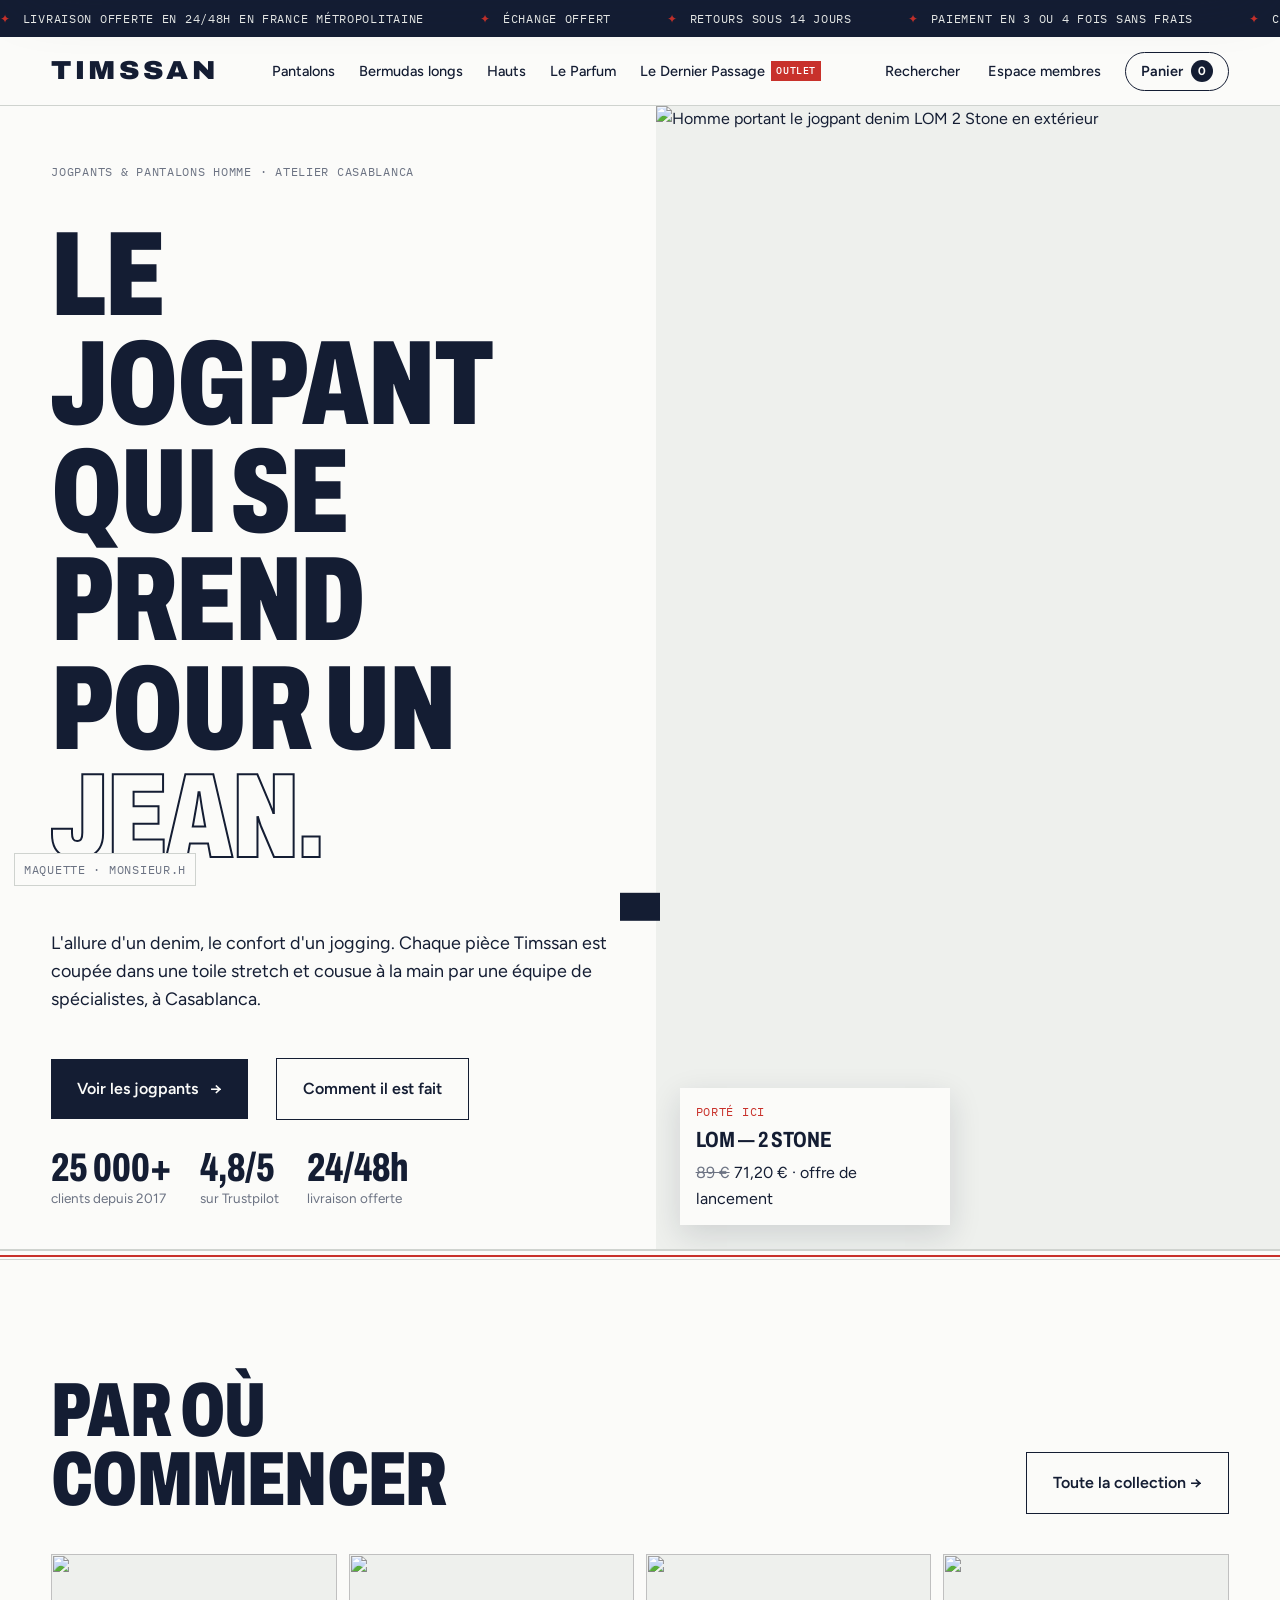
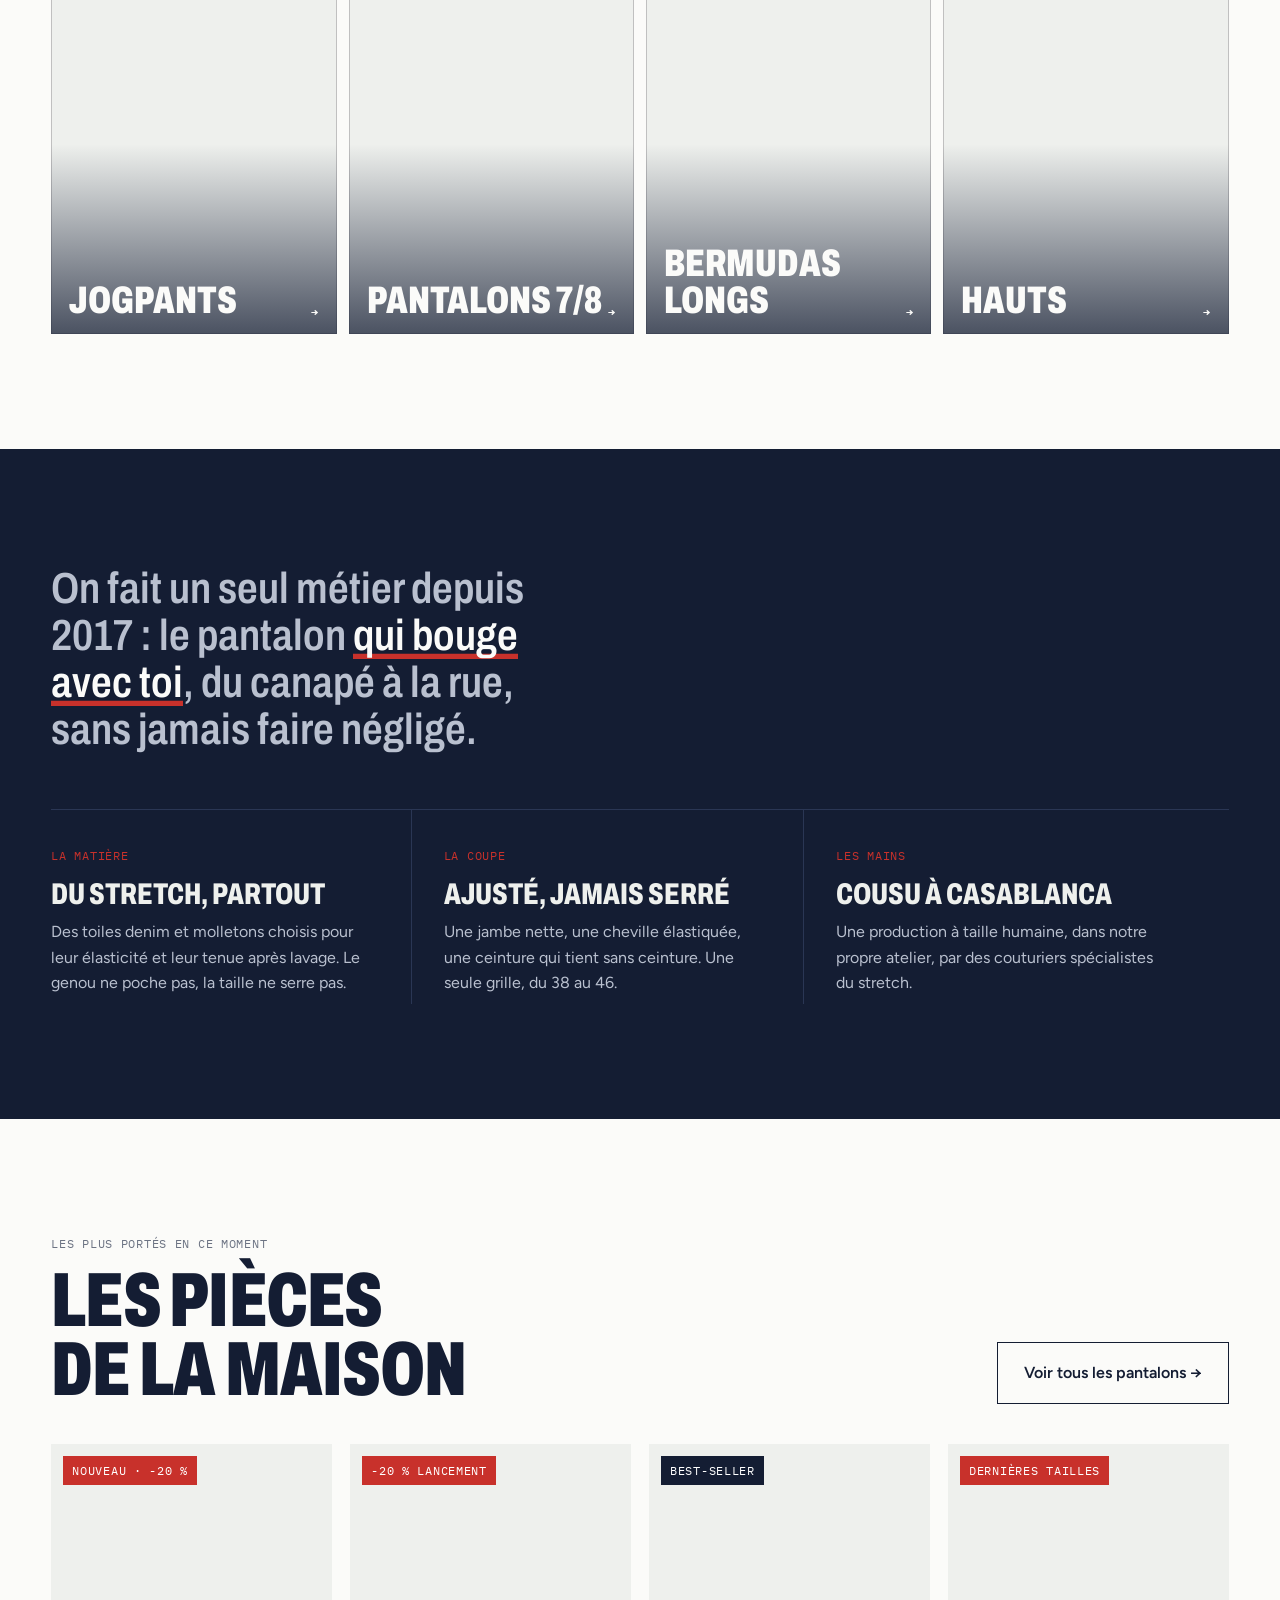
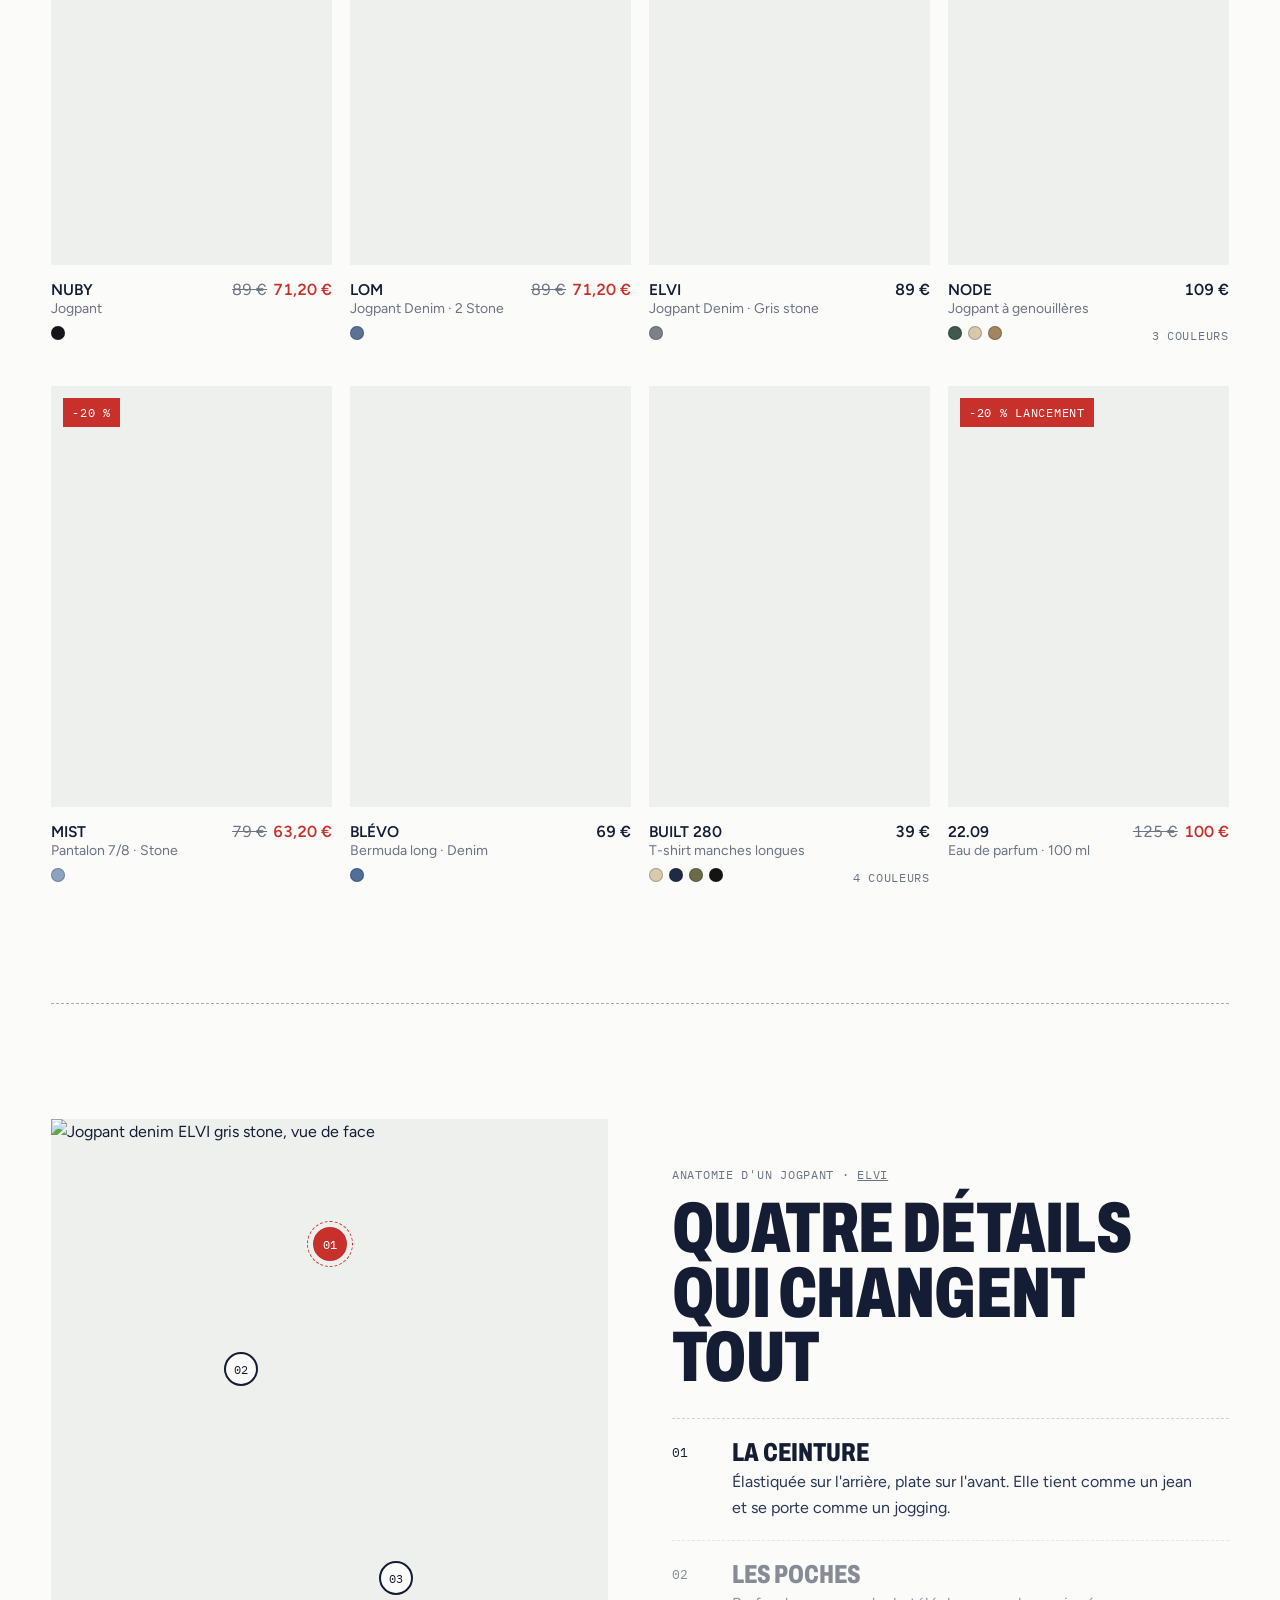
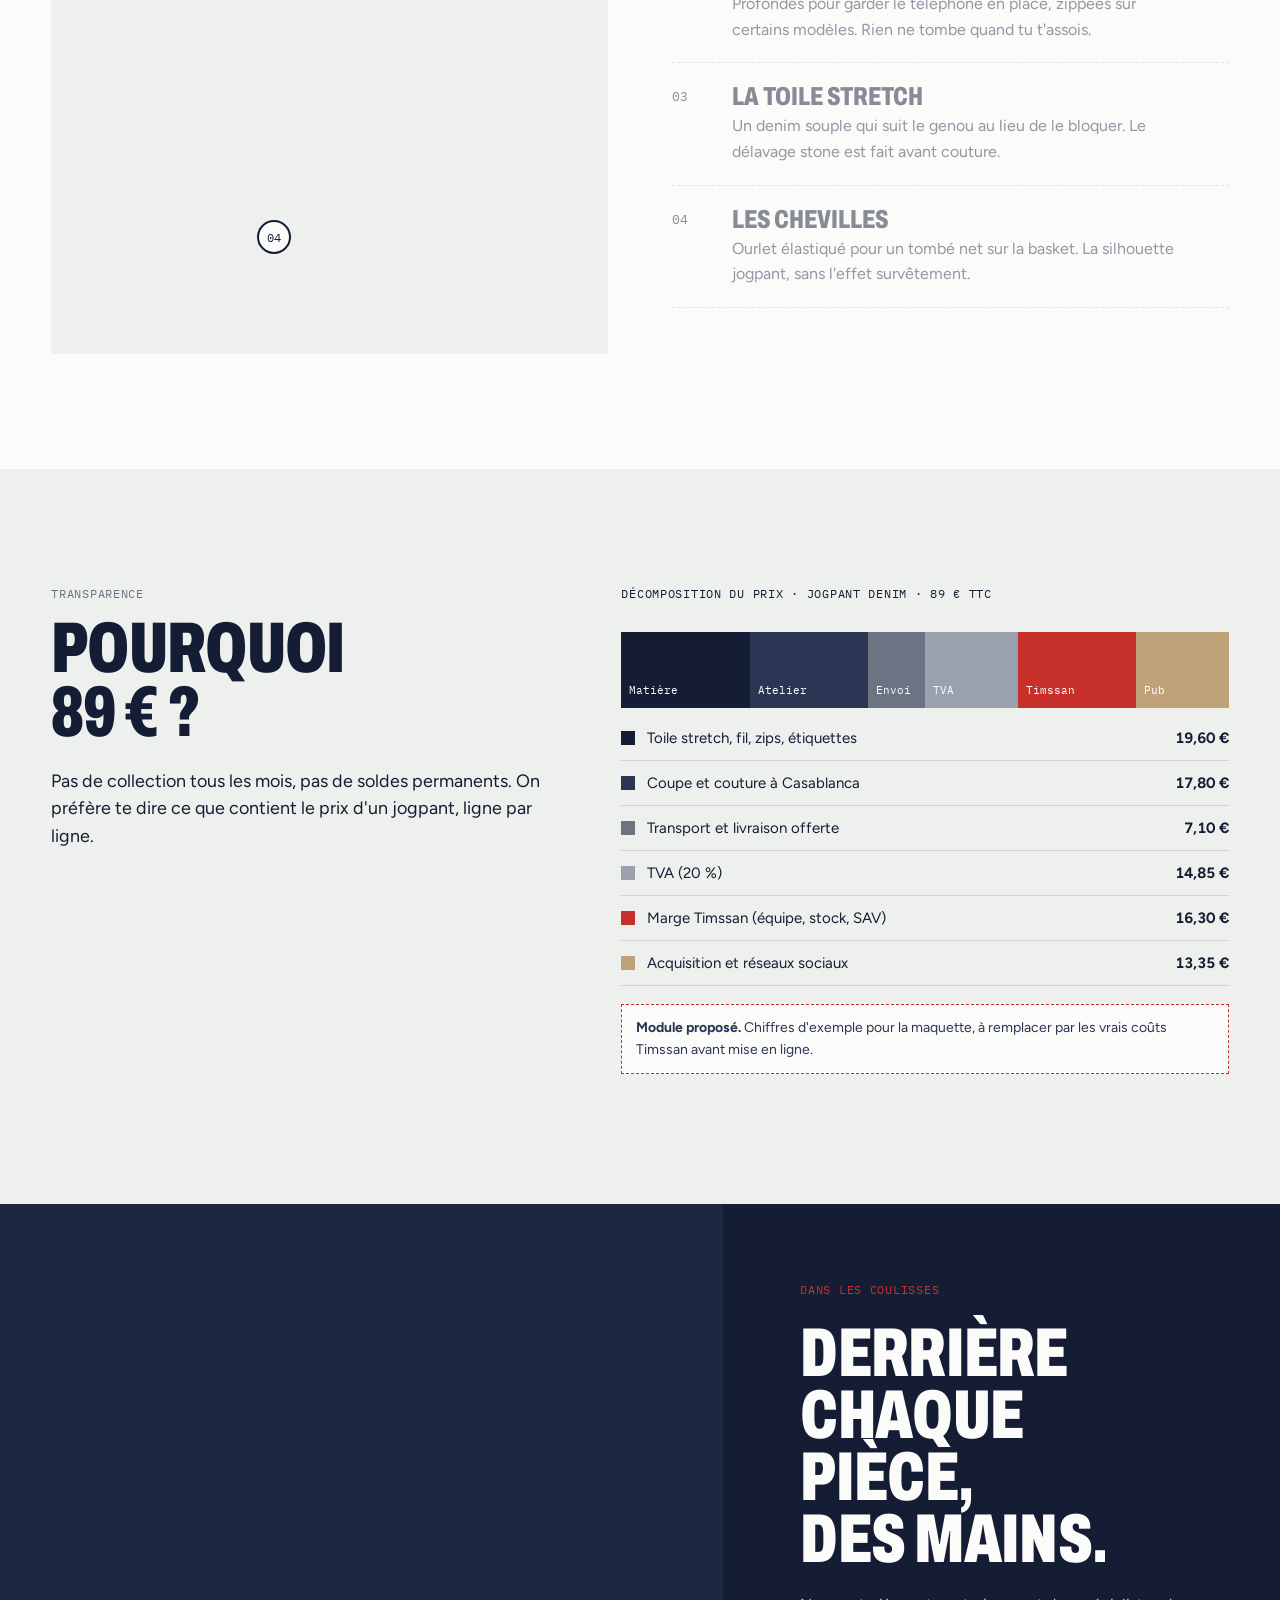
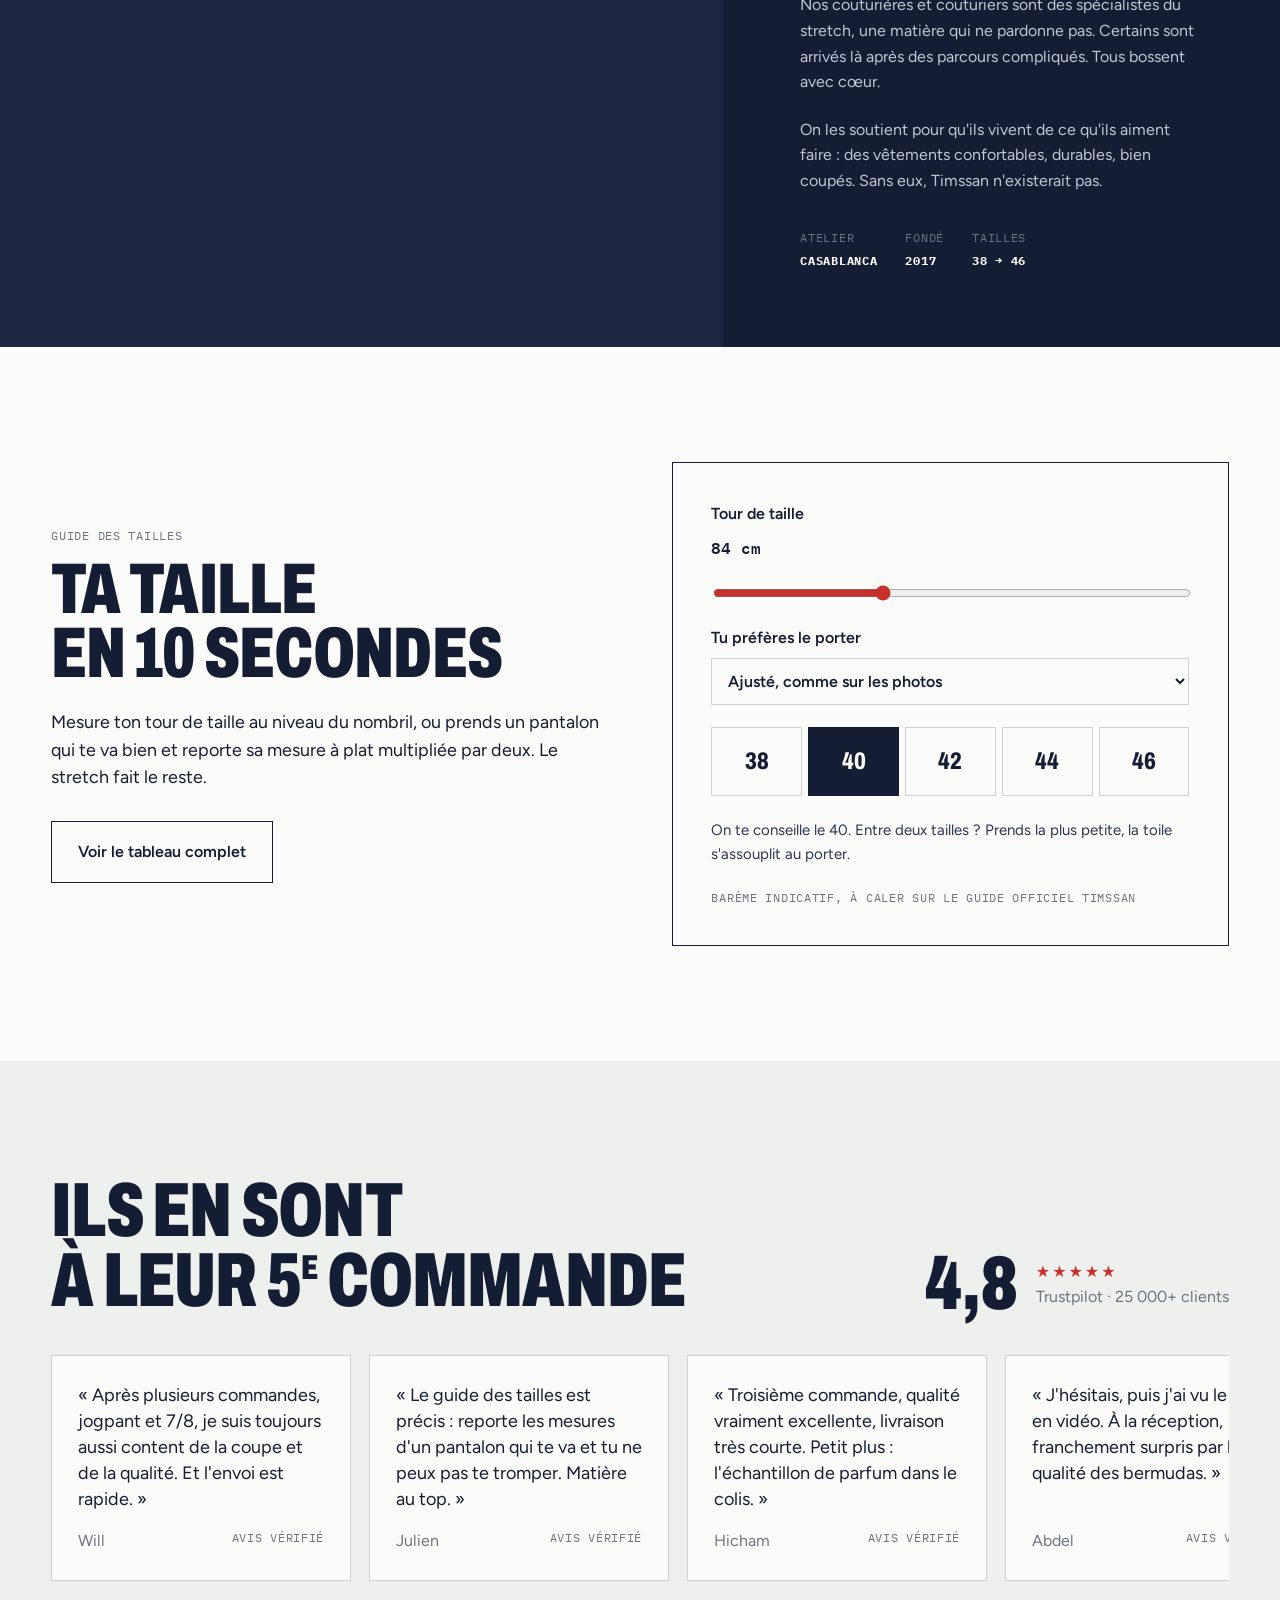
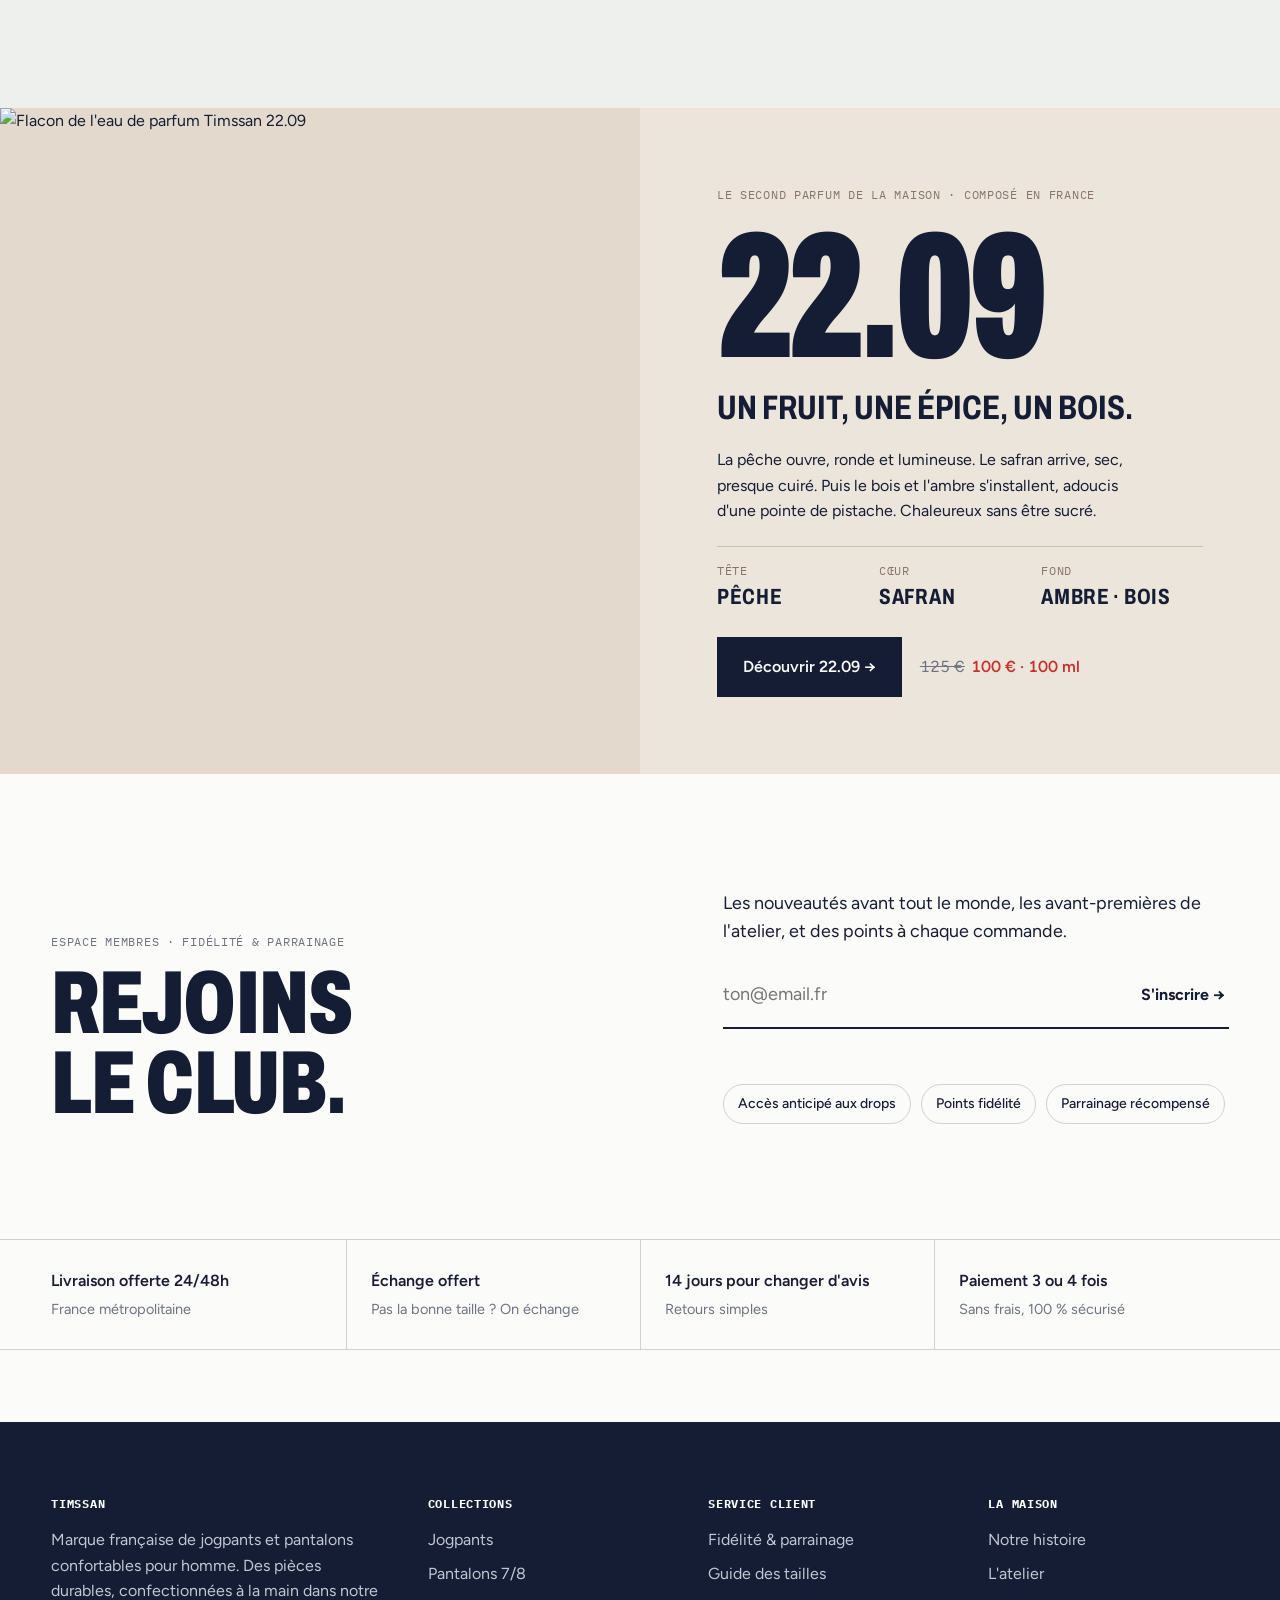
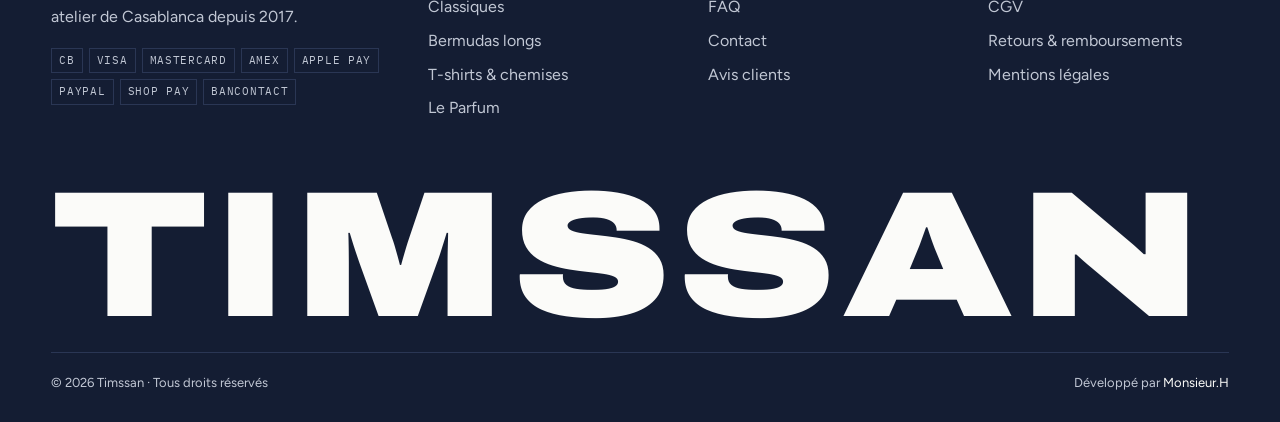
==== index.html @ ef203bb2 "Maquette Timssan : accueil, collections, fiches produit" ====
<!doctype html>
<html lang="fr">
<head>
<meta charset="utf-8">
<meta name="viewport" content="width=device-width, initial-scale=1, viewport-fit=cover">
<title>Timssan — Jogpants & pantalons confortables pour homme, cousus main</title>
<meta name="description" content="Timssan, marque française de jogpants et pantalons stretch pour homme, cousus à la main dans notre atelier de Casablanca depuis 2017. Livraison offerte en 24/48h, retours 14 jours.">
<meta name="robots" content="noindex">
<meta property="og:title" content="Timssan — Le jogpant qui se prend pour un jean">
<meta property="og:image" content="https://www.timssan.com/cdn/shop/files/timssan_jogpant_jeans.png?v=1757004039">
<link rel="preconnect" href="https://fonts.googleapis.com"><link rel="preconnect" href="https://fonts.gstatic.com" crossorigin><link rel="preconnect" href="https://cdn.shopify.com">
<link rel="stylesheet" href="https://fonts.googleapis.com/css2?family=Archivo:wdth,wght@62..125,400..900&family=Figtree:wght@400;500;600;700&family=IBM+Plex+Mono:wght@400;500&display=swap">
<link rel="stylesheet" href="style.css">
<script type="application/ld+json">{"@context":"https://schema.org","@type":"Organization","name":"Timssan","url":"https://www.timssan.com","logo":"https://www.timssan.com/cdn/shop/files/logo_timssan_black.svg","foundingDate":"2017","description":"Jogpants et pantalons stretch pour homme, confectionnés à la main dans l'atelier Timssan à Casablanca."}</script>
</head>
<body data-page="home">
<main id="top">

<section class="hero">
  <div class="hero-copy">
    <div class="mono muted">Jogpants &amp; pantalons homme · Atelier Casablanca</div>
    <h1 class="disp">Le jogpant<br>qui se prend<br>pour un <em>jean.</em></h1>
    <div style="display:grid;gap:28px">
      <p class="lead">L'allure d'un denim, le confort d'un jogging. Chaque pièce Timssan est coupée dans une toile stretch et cousue à la main par une équipe de spécialistes, à Casablanca.</p>
      <div class="hero-meta">
        <a class="btn" href="collection.html?c=jogpants">Voir les jogpants <span aria-hidden="true">→</span></a>
        <a class="btn ghost" href="#anatomie">Comment il est fait</a>
      </div>
      <div class="proof">
        <div><b>25 000+</b><span>clients depuis 2017</span></div>
        <div><b>4,8/5</b><span>sur Trustpilot</span></div>
        <div><b>24/48h</b><span>livraison offerte</span></div>
      </div>
    </div>
  </div>
  <div class="hero-img">
    <img src="https://cdn.shopify.com/s/files/1/0454/2693/3911/files/2_stone_dehors.png?v=1791908475&width=1400" alt="Homme portant le jogpant denim LOM 2 Stone en extérieur" width="1500" height="2250" fetchpriority="high">
    <a class="tag-float" href="produit.html?p=lom">
      <span class="mono" style="color:var(--selvedge)">Porté ici</span>
      <strong>LOM — 2 Stone</strong>
      <span><s class="muted">89 €</s> 71,20 € · offre de lancement</span>
    </a>
  </div>
</section>

<div class="selvedge" aria-hidden="true"></div>

<section>
  <div class="wrap">
    <div class="sec-head"><h2 class="disp">Par où<br>commencer</h2><a class="btn ghost" href="collection.html?c=pantalons">Toute la collection →</a></div>
    <div class="cats">
      <a class="cat" href="collection.html?c=jogpants"><img src="https://cdn.shopify.com/s/files/1/0454/2693/3911/files/Jogpant_elvi_CRO.png?v=1787689491&width=800" alt="" loading="lazy"><span>Jogpants<em class="mono" style="font-style:normal">→</em></span></a>
      <a class="cat" href="collection.html?c=pantalons-7-8"><img src="https://cdn.shopify.com/s/files/1/0454/2693/3911/files/7_8mistcro.png?v=1787146571&width=800" alt="" loading="lazy"><span>Pantalons 7/8<em class="mono" style="font-style:normal">→</em></span></a>
      <a class="cat" href="collection.html?c=bermudas-longs"><img src="https://cdn.shopify.com/s/files/1/0454/2693/3911/files/bermudablevo.png?v=1786454840&width=800" alt="" loading="lazy"><span>Bermudas longs<em class="mono" style="font-style:normal">→</em></span></a>
      <a class="cat" href="collection.html?c=hauts"><img src="https://cdn.shopify.com/s/files/1/0454/2693/3911/files/manche_longue_bleu_assi.png?v=1778065861&width=800" alt="" loading="lazy"><span>Hauts<em class="mono" style="font-style:normal">→</em></span></a>
    </div>
  </div>
</section>

<section class="manifesto">
  <div class="wrap">
    <p class="big">On fait un seul métier depuis 2017 : le pantalon <mark>qui bouge avec toi</mark>, du canapé à la rue, sans jamais faire négligé.</p>
    <div class="grid">
      <div><span class="mono" style="color:var(--selvedge)">La matière</span><h3>Du stretch, partout</h3><p>Des toiles denim et molletons choisis pour leur élasticité et leur tenue après lavage. Le genou ne poche pas, la taille ne serre pas.</p></div>
      <div><span class="mono" style="color:var(--selvedge)">La coupe</span><h3>Ajusté, jamais serré</h3><p>Une jambe nette, une cheville élastiquée, une ceinture qui tient sans ceinture. Une seule grille, du 38 au 46.</p></div>
      <div><span class="mono" style="color:var(--selvedge)">Les mains</span><h3>Cousu à Casablanca</h3><p>Une production à taille humaine, dans notre propre atelier, par des couturiers spécialistes du stretch.</p></div>
    </div>
  </div>
</section>

<section>
  <div class="wrap">
    <div class="sec-head">
      <div><div class="mono muted" style="margin-bottom:12px">Les plus portés en ce moment</div><h2 class="disp">Les pièces<br>de la maison</h2></div>
      <a class="btn ghost" href="collection.html?c=pantalons">Voir tous les pantalons →</a>
    </div>
    <div class="grid-p" id="homeGrid"></div>
  </div>
</section>

<div class="wrap"><hr class="stitch"></div>

<section id="anatomie">
  <div class="wrap anat">
    <div class="anat-img">
      <img src="https://cdn.shopify.com/s/files/1/0454/2693/3911/files/jogpant_elvi.png?v=1786266720&width=1100" alt="Jogpant denim ELVI gris stone, vue de face" width="1500" height="2250" loading="lazy">
      <button class="pin" style="left:50%;top:15%" data-pin="0" aria-pressed="true" aria-label="Ceinture">01</button>
      <button class="pin" style="left:34%;top:30%" data-pin="1" aria-pressed="false" aria-label="Poches">02</button>
      <button class="pin" style="left:62%;top:55%" data-pin="2" aria-pressed="false" aria-label="Toile">03</button>
      <button class="pin" style="left:40%;top:86%" data-pin="3" aria-pressed="false" aria-label="Chevilles">04</button>
    </div>
    <div>
      <div class="mono muted" style="margin-bottom:12px">Anatomie d'un jogpant · <a href="produit.html?p=elvi">ELVI</a></div>
      <h2 class="disp" style="font-size:clamp(44px,5.6vw,88px);margin-bottom:28px">Quatre détails<br>qui changent tout</h2>
      <div>
        <button class="spec on" data-spec="0"><span class="n">01</span><span><h4>La ceinture</h4><p>Élastiquée sur l'arrière, plate sur l'avant. Elle tient comme un jean et se porte comme un jogging.</p></span></button>
        <button class="spec" data-spec="1"><span class="n">02</span><span><h4>Les poches</h4><p>Profondes pour garder le téléphone en place, zippées sur certains modèles. Rien ne tombe quand tu t'assois.</p></span></button>
        <button class="spec" data-spec="2"><span class="n">03</span><span><h4>La toile stretch</h4><p>Un denim souple qui suit le genou au lieu de le bloquer. Le délavage stone est fait avant couture.</p></span></button>
        <button class="spec" data-spec="3"><span class="n">04</span><span><h4>Les chevilles</h4><p>Ourlet élastiqué pour un tombé net sur la basket. La silhouette jogpant, sans l'effet survêtement.</p></span></button>
      </div>
    </div>
  </div>
</section>

<section class="transp">
  <div class="wrap tp">
    <div>
      <div class="mono muted" style="margin-bottom:12px">Transparence</div>
      <h2 class="disp" style="font-size:clamp(44px,5.6vw,88px)">Pourquoi<br>89 € ?</h2>
      <p class="lead" style="margin-top:22px">Pas de collection tous les mois, pas de soldes permanents. On préfère te dire ce que contient le prix d'un jogpant, ligne par ligne.</p>
    </div>
    <div>
      <div class="mono">Décomposition du prix · Jogpant denim · 89 € TTC</div>
      <div class="bar" role="img" aria-label="Décomposition du prix d'un jogpant">
        <div style="flex:22;background:var(--ink)">Matière</div><div style="flex:20;background:var(--ink-2)">Atelier</div><div style="flex:8;background:var(--stone)">Envoi</div><div style="flex:15;background:#9aa1ad">TVA</div><div style="flex:20;background:var(--selvedge)">Timssan</div><div style="flex:15;background:#c0a27a">Pub</div>
      </div>
      <div class="legend">
        <div><i style="background:var(--ink)"></i>Toile stretch, fil, zips, étiquettes<b>19,60 €</b></div>
        <div><i style="background:var(--ink-2)"></i>Coupe et couture à Casablanca<b>17,80 €</b></div>
        <div><i style="background:var(--stone)"></i>Transport et livraison offerte<b>7,10 €</b></div>
        <div><i style="background:#9aa1ad"></i>TVA (20 %)<b>14,85 €</b></div>
        <div><i style="background:var(--selvedge)"></i>Marge Timssan (équipe, stock, SAV)<b>16,30 €</b></div>
        <div><i style="background:#c0a27a"></i>Acquisition et réseaux sociaux<b>13,35 €</b></div>
      </div>
      <p class="note"><strong>Module proposé.</strong> Chiffres d'exemple pour la maquette, à remplacer par les vrais coûts Timssan avant mise en ligne.</p>
    </div>
  </div>
</section>

<section class="atelier" id="atelier">
  <div class="im" role="img" aria-label="Machine à coudre dans l'atelier Timssan" style="background-image:url('https://www.timssan.com/cdn/shop/files/MACHINE_ATELIER_TIMSSAN.png?v=1725876753&width=1600')"></div>
  <div class="tx">
    <div class="mono" style="color:var(--selvedge)">Dans les coulisses</div>
    <h2 class="disp">Derrière<br>chaque pièce,<br>des mains.</h2>
    <p>Nos couturières et couturiers sont des spécialistes du stretch, une matière qui ne pardonne pas. Certains sont arrivés là après des parcours compliqués. Tous bossent avec cœur.</p>
    <p>On les soutient pour qu'ils vivent de ce qu'ils aiment faire : des vêtements confortables, durables, bien coupés. Sans eux, Timssan n'existerait pas.</p>
    <div class="coords mono"><span>Atelier</span><span>Fondé</span><span>Tailles</span><b>Casablanca</b><b>2017</b><b>38 → 46</b></div>
  </div>
</section>

<section id="taille">
  <div class="wrap fit">
    <div>
      <div class="mono muted" style="margin-bottom:12px">Guide des tailles</div>
      <h2 class="disp" style="font-size:clamp(44px,5.6vw,88px)">Ta taille<br>en 10 secondes</h2>
      <p class="lead" style="margin-top:22px">Mesure ton tour de taille au niveau du nombril, ou prends un pantalon qui te va bien et reporte sa mesure à plat multipliée par deux. Le stretch fait le reste.</p>
      <button class="btn ghost" data-sizes style="margin-top:12px">Voir le tableau complet</button>
    </div>
    <div class="fit-box">
      <label for="waist">Tour de taille <output id="wOut" for="waist">84 cm</output></label>
      <input id="waist" type="range" min="70" max="110" value="84" step="1">
      <label for="pref">Tu préfères le porter
        <select id="pref"><option value="0">Ajusté, comme sur les photos</option><option value="1">Plus ample, détendu</option></select>
      </label>
      <div class="sizes" id="sizes"><span>38</span><span>40</span><span>42</span><span>44</span><span>46</span></div>
      <p class="res" id="fitRes"></p>
      <p class="mono muted" style="margin:0">Barème indicatif, à caler sur le guide officiel Timssan</p>
    </div>
  </div>
</section>

<section class="reviews" id="avis">
  <div class="wrap">
    <div class="sec-head">
      <h2 class="disp">Ils en sont<br>à leur 5<sup style="font-size:.45em">e</sup> commande</h2>
      <div class="score"><b>4,8</b><div><div class="stars" aria-label="5 étoiles">★★★★★</div><span class="muted">Trustpilot · 25 000+ clients</span></div></div>
    </div>
    <div class="rail" tabindex="0" aria-label="Avis clients">
      <article class="rv"><q>Après plusieurs commandes, jogpant et 7/8, je suis toujours aussi content de la coupe et de la qualité. Et l'envoi est rapide.</q><div class="who"><span>Will</span><span class="mono">Avis vérifié</span></div></article>
      <article class="rv"><q>Le guide des tailles est précis : reporte les mesures d'un pantalon qui te va et tu ne peux pas te tromper. Matière au top.</q><div class="who"><span>Julien</span><span class="mono">Avis vérifié</span></div></article>
      <article class="rv"><q>Troisième commande, qualité vraiment excellente, livraison très courte. Petit plus : l'échantillon de parfum dans le colis.</q><div class="who"><span>Hicham</span><span class="mono">Avis vérifié</span></div></article>
      <article class="rv"><q>J'hésitais, puis j'ai vu le rendu en vidéo. À la réception, franchement surpris par la qualité des bermudas.</q><div class="who"><span>Abdel</span><span class="mono">Avis vérifié</span></div></article>
      <article class="rv"><q>On m'a offert trois t-shirts 100 % coton. Après plusieurs machines ils restent nickel, et ils sont très agréables à porter.</q><div class="who"><span>Ghislain</span><span class="mono">Avis vérifié</span></div></article>
    </div>
  </div>
</section>

<section class="parfum" id="parfum">
  <div class="im"><img src="https://cdn.shopify.com/s/files/1/0454/2693/3911/files/Parfum_22.09_peche_safran_et_ambre.png?v=1791460102&width=1200" alt="Flacon de l'eau de parfum Timssan 22.09" width="1500" height="2249" loading="lazy"></div>
  <div class="tx">
    <div class="mono" style="color:#8a7560">Le second parfum de la maison · composé en France</div>
    <div class="num" aria-hidden="true">22.09</div>
    <h2 style="margin:0;font-family:var(--f-display);font-stretch:75%;font-size:34px;text-transform:uppercase;line-height:1">Un fruit, une épice, un bois.</h2>
    <p style="margin:0;max-width:44ch">La pêche ouvre, ronde et lumineuse. Le safran arrive, sec, presque cuiré. Puis le bois et l'ambre s'installent, adoucis d'une pointe de pistache. Chaleureux sans être sucré.</p>
    <div class="notes mono"><div><span>Tête</span><b>Pêche</b></div><div><span>Cœur</span><b>Safran</b></div><div><span>Fond</span><b>Ambre · bois</b></div></div>
    <div style="display:flex;gap:18px;align-items:center;flex-wrap:wrap"><a class="btn" href="produit.html?p=parfum-22-09">Découvrir 22.09 →</a><span class="price sale"><s>125 €</s>100 € · 100 ml</span></div>
  </div>
</section>

<section id="club">
  <div class="wrap club">
    <div><div class="mono muted" style="margin-bottom:12px">Espace membres · fidélité &amp; parrainage</div><h2 class="disp">Rejoins<br>le club.</h2></div>
    <div>
      <p class="lead" style="margin-top:0">Les nouveautés avant tout le monde, les avant-premières de l'atelier, et des points à chaque commande.</p>
      <form id="nl" novalidate><label for="email" class="sr">Adresse e-mail</label><input id="email" type="email" placeholder="ton@email.fr" autocomplete="email" required><button type="submit">S'inscrire →</button></form>
      <p id="nlMsg" style="min-height:1.6em;margin:10px 0 0;font-size:14px" class="muted"></p>
      <div class="perks"><span>Accès anticipé aux drops</span><span>Points fidélité</span><span>Parrainage récompensé</span></div>
    </div>
  </div>
</section>

<div class="wrap reass">
  <div><b>Livraison offerte 24/48h</b><span>France métropolitaine</span></div>
  <div><b>Échange offert</b><span>Pas la bonne taille ? On échange</span></div>
  <div><b>14 jours pour changer d'avis</b><span>Retours simples</span></div>
  <div><b>Paiement 3 ou 4 fois</b><span>Sans frais, 100 % sécurisé</span></div>
</div>
<div style="height:72px"></div>
</main>

<script src="data.js"></script>
<script src="app.js"></script>
<script>
(() => {
  const { $, $$, card } = window.TIMSSAN;
  $("#homeGrid").innerHTML = ["nuby", "lom", "elvi", "node", "mist", "blevo", "built", "parfum-22-09"].map(id => card(window.TIMSSAN.byId(id))).join("");
  const pins = $$(".pin"), specs = $$(".spec");
  const sel = i => { pins.forEach((p, k) => p.setAttribute("aria-pressed", k == i)); specs.forEach((s, k) => s.classList.toggle("on", k == i)); };
  pins.forEach(p => p.onclick = () => sel(p.dataset.pin)); specs.forEach(s => s.onclick = () => sel(s.dataset.spec));
  const g = [[38, 79], [40, 84], [42, 89], [44, 95], [46, 102]];
  function fit() {
    const w = +$("#waist").value, pref = +$("#pref").value; $("#wOut").textContent = w + " cm";
    let i = g.findIndex(x => w <= x[1]); if (i < 0) i = 4; if (pref && i < 4) i++;
    $$("#sizes span").forEach((s, k) => s.classList.toggle("hit", k === i));
    $("#fitRes").textContent = w > 102 ? "Au-delà du 46 : écris-nous, on te conseille la meilleure coupe." : `On te conseille le ${g[i][0]}${pref ? " pour un tombé plus détendu" : ""}. Entre deux tailles ? Prends la plus petite, la toile s'assouplit au porter.`;
  }
  $("#waist").oninput = fit; $("#pref").onchange = fit; fit();
  $("#nl").addEventListener("submit", e => { e.preventDefault(); const ok = /^[^@\s]+@[^@\s]+\.[^@\s]+$/.test($("#email").value); const m = $("#nlMsg"); m.style.color = ok ? "var(--ink)" : "var(--selvedge)"; m.textContent = ok ? "Bienvenue dans le club. Ton code de bienvenue arrive par e-mail." : "Cette adresse ne semble pas complète, vérifie le @ et le domaine."; if (ok) $("#email").value = ""; });
})();
</script>
</body>
</html>
---- style.css ----
/* Timssan — maquette refonte · Les Monsieurs by Monsieur.H
   Concept : catalogue éditorial, grandes images brutes, typo condensée,
   la lisière selvedge (fil rouge) comme seul accent, coutures pointillées comme séparateurs. */
:root{
  --ink:#141d33; --ink-2:#2a3654; --chalk:#eef0ed; --paper:#fbfbf9;
  --concrete:#cfd3cf; --stone:#6c7383; --selvedge:#c8312b; --sand:#ece5dc;
  --f-display:"Archivo","Arial Narrow",Arial,sans-serif;
  --f-body:"Figtree",system-ui,-apple-system,"Segoe UI",sans-serif;
  --f-mono:"IBM Plex Mono",ui-monospace,Menlo,monospace;
  --gut:max(20px,4vw); --max:1440px; --hd:68px;
}
*{box-sizing:border-box}
html{scroll-behavior:smooth;overflow-x:clip}
body{margin:0;background:var(--paper);color:var(--ink);font:400 16px/1.6 var(--f-body);-webkit-font-smoothing:antialiased;overflow-x:hidden}
body.lock{overflow:hidden}
img{max-width:100%;display:block}
a{color:inherit}
button{font:inherit;color:inherit;cursor:pointer}
:focus-visible{outline:2px solid var(--selvedge);outline-offset:3px}
.wrap{max-width:var(--max);margin:0 auto;padding-left:max(var(--gut),env(safe-area-inset-left,0px));padding-right:max(var(--gut),env(safe-area-inset-right,0px))}
.mono{font-family:var(--f-mono);font-size:12px;letter-spacing:.06em;text-transform:uppercase}
.muted{color:var(--stone)}
.disp{font-family:var(--f-display);font-stretch:68%;font-weight:850;line-height:.9;letter-spacing:-.01em;text-transform:uppercase;text-wrap:balance;margin:0}
.lead{font-size:clamp(17px,1.4vw,20px);line-height:1.55;max-width:58ch}
.sr{position:absolute!important;width:1px;height:1px;overflow:hidden;clip:rect(0 0 0 0);white-space:nowrap}
.selvedge{height:10px;background:var(--paper);border-top:1px solid var(--concrete);border-bottom:1px solid var(--concrete);position:relative}
.selvedge::after{content:"";position:absolute;left:0;right:0;top:4px;height:2px;background:var(--selvedge)}
.stitch{border:0;border-top:1.5px dashed currentColor;opacity:.35;margin:0}

/* Boutons */
.btn{display:inline-flex;align-items:center;justify-content:center;gap:12px;background:var(--ink);color:var(--paper);text-decoration:none;padding:17px 26px;font-weight:600;border:0;transition:background .2s,color .2s}
.btn:hover{background:var(--selvedge)}
.btn.ghost{background:none;color:var(--ink);border:1.5px solid var(--ink)}
.btn.ghost:hover{background:var(--ink);color:var(--paper)}
.btn.light{background:var(--paper);color:var(--ink)}
.btn[disabled]{opacity:.5;cursor:not-allowed}
.btn.block{width:100%}

/* Barre d'annonce */
.announce{background:var(--ink);color:var(--chalk);overflow:hidden}
.announce .track{display:flex;gap:56px;white-space:nowrap;padding:9px 0;animation:tick 38s linear infinite;width:max-content}
.announce span::before{content:"✦";color:var(--selvedge);margin-right:12px}
@keyframes tick{to{transform:translateX(-50%)}}

/* Header + méga-menu */
header.site{position:sticky;top:0;z-index:40;background:var(--paper);border-bottom:1px solid var(--concrete)}
.hd{display:grid;grid-template-columns:auto 1fr auto;align-items:center;height:var(--hd);gap:16px}
.nav{display:flex;justify-content:center;gap:4px;font-weight:500;font-size:14.5px;height:100%;margin:0;padding:0;list-style:none}
.nav>li{display:flex;align-items:center;height:100%}
.nav>li>a{text-decoration:none;white-space:nowrap;padding:6px 10px;position:relative;display:flex;gap:6px;align-items:center}
.nav>li>a::after{content:"";position:absolute;left:11px;right:11px;bottom:0;border-bottom:1.5px dashed var(--ink);opacity:0;transition:opacity .2s}
.nav>li:hover>a::after,.nav>li:focus-within>a::after,.nav>li>a[aria-current="page"]::after{opacity:1}
.nav .tag{background:var(--selvedge);color:#fff;font-size:10px;padding:2px 5px}
.mega{position:absolute;left:0;right:0;top:100%;background:var(--paper);border-bottom:1px solid var(--concrete);box-shadow:0 24px 40px -20px rgba(20,29,51,.25);opacity:0;visibility:hidden;transform:translateY(-6px);transition:opacity .2s,transform .25s,visibility .2s}
.nav>li:hover .mega,.nav>li:focus-within .mega{opacity:1;visibility:visible;transform:none}
.mega-in{display:grid;grid-template-columns:repeat(3,1fr) 1.2fr;gap:40px;padding-block:36px 44px}
.mega h6{margin:0 0 14px;font:500 12px var(--f-mono);letter-spacing:.06em;text-transform:uppercase;color:var(--stone)}
.mega ul{list-style:none;margin:0;padding:0;display:grid;gap:6px}
.mega ul a{text-decoration:none;font-family:var(--f-display);font-stretch:75%;font-weight:750;font-size:26px;text-transform:uppercase;line-height:1.1}
.mega ul a:hover{color:var(--selvedge)}
.mega-feat{grid-column:4;display:grid;grid-template-columns:140px 1fr;gap:18px;text-decoration:none;align-items:end}
.mega-feat img{aspect-ratio:2/3;object-fit:cover;background:var(--chalk);width:100%}
.mega-feat b{font-family:var(--f-display);font-stretch:72%;font-size:30px;text-transform:uppercase;display:block;line-height:1}
.logo{display:flex;justify-content:flex-start;text-decoration:none;order:-1}
.logo img{height:26px;width:auto}
.logo .txt{font-family:var(--f-display);font-weight:900;font-stretch:110%;font-size:26px;letter-spacing:.14em}
.tools{display:flex;justify-content:flex-end;gap:8px;align-items:center;font-size:14.5px}
.tools a,.icon-btn{text-decoration:none;background:none;border:0;padding:8px 10px;font-weight:500}
.cart-btn{background:none;border:1.5px solid var(--ink);border-radius:99px;padding:7px 15px;display:flex;gap:8px;align-items:center;font-weight:600;margin-left:6px}
.cart-btn b{background:var(--ink);color:var(--paper);border-radius:99px;min-width:22px;height:22px;display:grid;place-items:center;font-size:12px;font-variant-numeric:tabular-nums}
.cart-btn.bump b{animation:bump .5s}
@keyframes bump{40%{transform:scale(1.35);background:var(--selvedge)}}
.burger{display:none}

/* Menu mobile */
.mnav{position:fixed;inset:0;z-index:70;background:var(--paper);transform:translateX(-100%);transition:transform .4s cubic-bezier(.2,.7,.2,1);display:flex;flex-direction:column;padding-top:env(safe-area-inset-top,0px);padding-bottom:env(safe-area-inset-bottom,0px)}
.mnav.on{transform:none}
.mnav-top{display:flex;justify-content:space-between;align-items:center;height:var(--hd);border-bottom:1px solid var(--concrete)}
.mnav-body{overflow:auto;flex:1;padding-block:12px 24px}
.mnav details{border-bottom:1.5px dashed var(--concrete)}
.mnav summary,.mnav .solo{list-style:none;display:flex;justify-content:space-between;align-items:center;padding:16px 0;font-family:var(--f-display);font-stretch:70%;font-weight:850;font-size:38px;text-transform:uppercase;line-height:1;text-decoration:none;cursor:pointer}
.mnav summary::-webkit-details-marker{display:none}
.mnav summary::after{content:"+";font-family:var(--f-mono);font-size:22px;font-weight:400}
.mnav details[open] summary::after{content:"–"}
.mnav .solo{border-bottom:1.5px dashed var(--concrete)}
.mnav details ul{list-style:none;margin:0 0 18px;padding:0;display:grid;gap:10px}
.mnav details ul a{text-decoration:none;font-size:18px}
.mnav-foot{display:grid;gap:10px;padding-block:20px;border-top:1px solid var(--concrete)}
.mnav-foot a{text-decoration:none}

/* Recherche */
.search{position:fixed;inset:0 0 auto;z-index:72;background:var(--paper);border-bottom:1px solid var(--concrete);transform:translateY(-105%);transition:transform .35s cubic-bezier(.2,.7,.2,1);padding-top:env(safe-area-inset-top,0px);box-shadow:0 30px 60px -30px rgba(20,29,51,.35)}
.search.on{transform:none}
.search form{display:flex;gap:16px;align-items:center;border-bottom:2px solid var(--ink);margin-top:24px}
.search input{flex:1;min-width:0;border:0;background:none;padding:16px 0;font-family:var(--f-display);font-stretch:72%;font-weight:800;font-size:clamp(32px,5vw,56px);text-transform:uppercase;color:var(--ink)}
.search input:focus{outline:none}
.search-res{display:grid;grid-template-columns:repeat(6,1fr);gap:14px;padding-block:24px 32px}
.search-res a{text-decoration:none;display:grid;gap:8px;font-size:14px;font-weight:600}
.search-res img{aspect-ratio:2/3;object-fit:cover;background:var(--chalk);width:100%}
.search-pop{display:flex;gap:8px;flex-wrap:wrap;padding-block:16px 0}

/* Overlay commun */
.scrim{position:fixed;inset:0;background:rgba(20,29,51,.45);z-index:60;opacity:0;pointer-events:none;transition:opacity .3s}
.scrim.on{opacity:1;pointer-events:auto}

/* Panier */
.cart{position:fixed;top:0;right:0;bottom:0;width:min(460px,100%);background:var(--paper);z-index:65;transform:translateX(100%);transition:transform .45s cubic-bezier(.2,.7,.2,1);display:flex;flex-direction:column;padding-top:env(safe-area-inset-top,0px);padding-bottom:env(safe-area-inset-bottom,0px)}
.cart.on{transform:none}
.cart-top{display:flex;justify-content:space-between;align-items:center;padding:18px 22px;border-bottom:1px solid var(--concrete)}
.cart-top h2{margin:0;font-family:var(--f-display);font-stretch:72%;font-weight:850;font-size:30px;text-transform:uppercase}
.ship{padding:14px 22px;background:var(--chalk);font-size:14px;display:grid;gap:8px}
.ship-bar{height:4px;background:var(--concrete);position:relative;overflow:hidden}
.ship-bar i{position:absolute;inset:0 auto 0 0;background:var(--selvedge);transition:width .4s}
.cart-body{flex:1;overflow:auto;padding:8px 22px}
.line{display:grid;grid-template-columns:84px 1fr;gap:14px;padding:16px 0;border-bottom:1.5px dashed var(--concrete)}
.line img{aspect-ratio:2/3;object-fit:cover;background:var(--chalk);width:100%}
.line h4{margin:0;font-size:15px}
.line .meta{color:var(--stone);font-size:13.5px}
.line .bot{display:flex;justify-content:space-between;align-items:center;margin-top:10px}
.qty{display:flex;border:1.5px solid var(--concrete)}
.qty button{background:none;border:0;width:32px;height:32px}
.qty span{min-width:28px;display:grid;place-items:center;font-variant-numeric:tabular-nums}
.rm{background:none;border:0;color:var(--stone);text-decoration:underline;font-size:13px;padding:0}
.empty{padding:40px 0;display:grid;gap:16px;justify-items:start}
.upsell{padding:14px 22px;border-top:1px solid var(--concrete)}
.upsell a{display:grid;grid-template-columns:56px 1fr auto;gap:12px;align-items:center;text-decoration:none;font-size:14px}
.upsell img{aspect-ratio:2/3;object-fit:cover;background:var(--chalk)}
.cart-foot{padding:18px 22px;border-top:1px solid var(--concrete);display:grid;gap:10px}
.cart-foot .tot{display:flex;justify-content:space-between;font-weight:600;font-size:18px;font-variant-numeric:tabular-nums}
.cart-foot small{color:var(--stone);text-align:center}

/* Toast + étiquette maquette */
.toast{position:fixed;left:50%;bottom:calc(24px + env(safe-area-inset-bottom,0px));transform:translate(-50%,160%);background:var(--ink);color:var(--paper);padding:14px 20px;z-index:90;transition:transform .35s;font-weight:500;max-width:calc(100% - 32px)}
.toast.on{transform:translate(-50%,0)}
.mk{position:fixed;left:max(14px,env(safe-area-inset-left,0px));bottom:calc(14px + env(safe-area-inset-bottom,0px));z-index:30;background:var(--paper);border:1px solid var(--concrete);padding:6px 9px;color:var(--stone)}

/* Sections communes */
section{padding-block:clamp(64px,9vw,128px)}
.sec-head{display:flex;justify-content:space-between;align-items:end;gap:24px;flex-wrap:wrap;margin-bottom:40px}
.sec-head .disp{font-size:clamp(44px,6vw,92px)}
.crumbs{display:flex;gap:8px;flex-wrap:wrap;padding-block:18px;color:var(--stone)}
.crumbs a{text-decoration:none}
.crumbs a:hover{color:var(--ink)}
.crumbs span[aria-current]{color:var(--ink)}

/* Cartes produit */
.grid-p{display:grid;grid-template-columns:repeat(4,1fr);gap:40px 18px}
.card{display:grid;gap:12px;align-content:start;position:relative}
.card>a.info{text-decoration:none;display:grid;gap:8px}
.card .ph{position:relative;aspect-ratio:2/3;background:var(--chalk);overflow:hidden;max-width:100%}
.card .ph img{position:absolute;inset:0;width:100%;height:100%;object-fit:cover;transition:opacity .5s,transform 1.2s cubic-bezier(.2,.7,.2,1)}
.card .ph img.b{opacity:0}
.card:hover .ph img.b{opacity:1}
.card:hover .ph img{transform:scale(1.035)}
.badge{position:absolute;top:12px;left:12px;z-index:2;background:var(--selvedge);color:#fff;padding:5px 9px}
.badge.dk{background:var(--ink)}
.ph-link{position:absolute;inset:0;display:block}
.qadd{position:absolute;left:12px;right:12px;bottom:12px;z-index:3;background:var(--paper);padding:10px;display:grid;gap:8px;opacity:0;transform:translateY(10px);pointer-events:none;transition:opacity .3s,transform .3s cubic-bezier(.2,.7,.2,1)}
.card:hover .qadd,.qadd:focus-within{opacity:1;pointer-events:auto;transform:none}
.qadd .s{display:flex;gap:4px;flex-wrap:wrap}
.qadd button{flex:1;min-width:36px;background:none;border:1.5px solid var(--concrete);padding:7px 0;font-weight:600;font-size:13px}
.qadd button:hover:not(:disabled){background:var(--ink);color:var(--paper);border-color:var(--ink)}
.qadd button:disabled{color:var(--concrete);text-decoration:line-through;cursor:not-allowed}
.card .row{display:flex;justify-content:space-between;gap:12px;align-items:baseline}
.card h3{margin:0;font-size:15.5px;font-weight:600;line-height:1.3}
.card h3 span{display:block;color:var(--stone);font-weight:400;font-size:14px}
.price{font-variant-numeric:tabular-nums;font-weight:600;white-space:nowrap}
.price s{color:var(--stone);font-weight:400;margin-right:6px}
.price.sale{color:var(--selvedge)}
.swatches{display:flex;gap:6px}
.swatches i{width:14px;height:14px;border-radius:50%;border:1px solid rgba(20,29,51,.25)}
.oos{position:absolute;bottom:12px;left:12px;z-index:2;background:var(--paper);padding:5px 9px}

/* Accueil */
.hero{display:grid;grid-template-columns:1.05fr 1fr;min-height:min(86vh,820px);border-bottom:1px solid var(--concrete);padding:0}
.hero-copy{display:flex;flex-direction:column;justify-content:space-between;gap:40px;padding-block:56px 40px;padding-right:48px;padding-left:max(var(--gut),env(safe-area-inset-left,0px))}
.hero-copy .disp{font-size:clamp(64px,9.4vw,168px)}
.hero-copy .disp em{font-style:normal;color:var(--paper);-webkit-text-stroke:2px var(--ink)}
.hero-meta{display:flex;flex-wrap:wrap;gap:12px 28px;align-items:center}
.hero-img{position:relative;background:var(--chalk);overflow:hidden}
.hero-img img{width:100%;height:100%;object-fit:cover}
.tag-float{position:absolute;left:24px;bottom:24px;background:var(--paper);padding:14px 16px;display:grid;gap:2px;max-width:270px;box-shadow:0 10px 30px rgba(20,29,51,.14);text-decoration:none}
.tag-float strong{font-family:var(--f-display);font-stretch:75%;font-size:22px;text-transform:uppercase}
.proof{display:flex;gap:28px;flex-wrap:wrap}
.proof div{display:grid}
.proof b{font-family:var(--f-display);font-stretch:70%;font-weight:800;font-size:40px;line-height:1}
.proof span{color:var(--stone);font-size:13.5px}
.cats{display:grid;grid-template-columns:repeat(4,1fr);gap:12px}
.cat{position:relative;aspect-ratio:3/4;overflow:hidden;background:var(--chalk);text-decoration:none;color:var(--paper);max-width:100%}
.cat img{position:absolute;inset:0;width:100%;height:100%;object-fit:cover;transition:transform 1.2s cubic-bezier(.2,.7,.2,1)}
.cat:hover img{transform:scale(1.05)}
.cat::after{content:"";position:absolute;inset:0;background:linear-gradient(transparent 50%,rgba(20,29,51,.75))}
.cat span{position:absolute;left:18px;right:18px;bottom:16px;z-index:2;font-family:var(--f-display);font-stretch:70%;font-weight:850;font-size:clamp(30px,3vw,44px);text-transform:uppercase;line-height:.95;display:flex;justify-content:space-between;align-items:end}
.manifesto{background:var(--ink);color:var(--chalk)}
.manifesto .grid{display:grid;grid-template-columns:repeat(3,1fr);border-top:1px solid var(--ink-2)}
.manifesto .grid>div{padding:32px 32px 8px 0;border-right:1px solid var(--ink-2);margin-right:32px}
.manifesto .grid>div:last-child{border-right:0}
.manifesto h3{font-family:var(--f-display);font-stretch:72%;font-weight:800;font-size:30px;text-transform:uppercase;margin:12px 0 10px;line-height:1}
.manifesto p{color:#b9c0cf;margin:0;max-width:40ch}
.manifesto .big{font-size:clamp(28px,3.4vw,52px);font-family:var(--f-display);font-stretch:80%;font-weight:600;line-height:1.08;max-width:24ch;margin:0 0 56px;text-wrap:balance}
.manifesto .big mark{background:none;color:var(--paper);box-shadow:inset 0 -.12em 0 var(--selvedge)}
.anat{display:grid;grid-template-columns:1fr 1fr;gap:clamp(32px,5vw,80px);align-items:center}
.anat-img{position:relative;aspect-ratio:2/3;background:var(--chalk);max-width:100%}
.anat-img img{width:100%;height:100%;object-fit:cover}
.pin{position:absolute;width:34px;height:34px;border-radius:50%;background:var(--paper);border:2px solid var(--ink);display:grid;place-items:center;font-family:var(--f-mono);font-size:12px;transform:translate(-50%,-50%);transition:background .2s,color .2s}
.pin[aria-pressed="true"],.pin:hover{background:var(--selvedge);border-color:var(--selvedge);color:#fff}
.pin[aria-pressed="true"]::after{content:"";position:absolute;inset:-8px;border-radius:50%;border:1.5px dashed var(--selvedge);animation:spin 6s linear infinite}
@keyframes spin{to{transform:rotate(360deg)}}
.spec{display:grid;grid-template-columns:44px 1fr;gap:16px;padding:20px 0;border:0;border-top:1.5px dashed var(--concrete);opacity:.5;transition:opacity .25s;background:none;text-align:left;width:100%}
.spec:last-child{border-bottom:1.5px dashed var(--concrete)}
.spec.on{opacity:1}
.spec .n{font-family:var(--f-mono);font-size:13px;padding-top:4px}
.spec h4{margin:0 0 4px;font-family:var(--f-display);font-stretch:72%;font-weight:800;font-size:26px;text-transform:uppercase;line-height:1}
.spec p{margin:0;color:var(--ink-2);max-width:46ch}
.transp{background:var(--chalk)}
.tp{display:grid;grid-template-columns:1fr 1.2fr;gap:clamp(32px,5vw,80px);align-items:start}
.bar{display:flex;height:76px;margin:28px 0 18px;max-width:100%}
.bar div{display:flex;align-items:end;padding:8px;color:#fff;font-family:var(--f-mono);font-size:11px;min-width:0;overflow:hidden;white-space:nowrap}
.legend{display:grid;gap:10px}
.legend div{display:grid;grid-template-columns:14px 1fr auto;gap:12px;align-items:center;font-size:15px;border-bottom:1px solid var(--concrete);padding-bottom:10px}
.legend i{width:14px;height:14px}
.legend b{font-variant-numeric:tabular-nums}
.note{background:var(--paper);border:1.5px dashed var(--selvedge);padding:12px 14px;color:var(--ink-2);font-size:14px;margin-top:18px}
.atelier{display:grid;grid-template-columns:1.3fr 1fr;padding:0;background:var(--ink);color:var(--chalk)}
.atelier .im{min-height:560px;background:#1d2742 center/cover no-repeat}
.atelier .tx{padding:clamp(40px,6vw,96px);display:flex;flex-direction:column;justify-content:center;gap:22px}
.atelier .disp{font-size:clamp(44px,5.4vw,84px);color:var(--paper)}
.atelier p{color:#c1c7d4;margin:0;max-width:46ch}
.coords{display:grid;grid-template-columns:repeat(3,auto);gap:4px 28px;justify-content:start;color:var(--paper);margin-top:12px}
.coords span{color:var(--stone)}
.fit{display:grid;grid-template-columns:1fr 1fr;gap:clamp(32px,5vw,80px);align-items:center}
.fit-box{border:1.5px solid var(--ink);padding:clamp(22px,3vw,40px);display:grid;gap:22px;background:var(--paper)}
.fit-box label{display:grid;gap:8px;font-weight:600}
.fit-box input[type=range]{width:100%;accent-color:var(--selvedge)}
.fit-box select{padding:12px;border:1.5px solid var(--concrete);background:var(--paper);font:inherit;color:var(--ink)}
.fit-box output{font-family:var(--f-mono)}
.sizes{display:grid;grid-template-columns:repeat(5,1fr);gap:6px}
.sizes span{border:1.5px solid var(--concrete);text-align:center;padding:14px 0;font-family:var(--f-display);font-stretch:75%;font-weight:800;font-size:24px;transition:all .2s}
.sizes span.hit{background:var(--ink);color:var(--paper);border-color:var(--ink)}
.fit-box .res{font-size:15px;color:var(--ink-2);min-height:3em;margin:0}
.reviews{background:var(--chalk)}
.rail{display:grid;grid-auto-flow:column;grid-auto-columns:minmax(300px,1fr);gap:18px;overflow-x:auto;scroll-snap-type:x mandatory;padding-bottom:12px;scrollbar-width:thin}
.rv{scroll-snap-align:start;background:var(--paper);border:1px solid var(--concrete);padding:26px;display:flex;flex-direction:column;gap:16px;justify-content:space-between}
.rv q{font-size:18px;line-height:1.45;quotes:"« " " »"}
.rv .who{display:flex;justify-content:space-between;color:var(--stone)}
.stars{color:var(--selvedge);letter-spacing:2px}
.score{display:flex;align-items:center;gap:18px}
.score b{font-family:var(--f-display);font-stretch:70%;font-weight:900;font-size:76px;line-height:.8}
.parfum{display:grid;grid-template-columns:1fr 1fr;padding:0;background:var(--sand)}
.parfum .im{position:relative;min-height:600px;background:#e3d9cc}
.parfum .im img{position:absolute;inset:0;width:100%;height:100%;object-fit:cover}
.parfum .tx{padding:clamp(40px,6vw,96px);display:flex;flex-direction:column;justify-content:center;gap:22px}
.parfum .num{font-family:var(--f-display);font-stretch:62%;font-weight:900;font-size:clamp(110px,14vw,220px);line-height:.8;letter-spacing:-.03em}
.notes{display:grid;grid-template-columns:repeat(3,1fr);border-top:1px solid #cbbfae}
.notes div{padding:14px 12px 0 0}
.notes span{display:block;color:#8a7560}
.notes b{font-family:var(--f-display);font-stretch:75%;font-size:22px;text-transform:uppercase}
.club{display:grid;grid-template-columns:1.2fr 1fr;gap:clamp(32px,5vw,80px);align-items:end}
.club .disp{font-size:clamp(48px,7vw,116px)}
.club form{display:flex;border-bottom:2px solid var(--ink)}
.club input{flex:1;min-width:0;border:0;background:none;padding:18px 0;font:inherit;font-size:18px;color:var(--ink)}
.club input:focus{outline:none}
.club button{background:none;border:0;font-weight:700;padding:0 4px}
.perks{display:flex;flex-wrap:wrap;gap:10px;margin-top:22px}
.perks span,.chip{border:1.5px solid var(--concrete);padding:8px 14px;border-radius:99px;font-size:14px;background:none;font-weight:500;text-decoration:none}
.chip[aria-pressed="true"]{background:var(--ink);border-color:var(--ink);color:var(--paper)}
.reass{display:grid;grid-template-columns:repeat(4,1fr);border-top:1px solid var(--concrete);border-bottom:1px solid var(--concrete)}
.reass div{padding:28px 24px 28px 0;display:grid;gap:4px}
.reass div+div{padding-left:24px;border-left:1px solid var(--concrete)}
.reass b{font-weight:600}
.reass span{color:var(--stone);font-size:14.5px}

/* Collection */
.col-hero{display:grid;grid-template-columns:1.4fr 1fr;gap:40px;align-items:end;padding-block:12px 48px;border-bottom:1px solid var(--concrete)}
.col-hero .disp{font-size:clamp(64px,10vw,170px)}
.col-hero p{margin:0}
.toolbar{position:sticky;top:var(--hd);z-index:20;background:var(--paper);border-bottom:1px solid var(--concrete)}
.toolbar .wrap{display:flex;justify-content:space-between;align-items:center;gap:16px;padding-block:12px;flex-wrap:wrap}
.toolbar .chips{display:flex;gap:8px;flex-wrap:wrap}
.toolbar select{padding:9px 12px;border:1.5px solid var(--concrete);background:var(--paper);font:inherit;font-size:14px;color:var(--ink)}
.toolbar label{display:flex;gap:10px;align-items:center;font-size:14px}
.seo-txt{display:grid;grid-template-columns:1fr 1.4fr;gap:40px;border-top:1.5px dashed var(--concrete);padding-top:40px}
.seo-txt h2{font-family:var(--f-display);font-stretch:72%;font-weight:850;font-size:36px;text-transform:uppercase;line-height:1;margin:0}
.seo-txt p{margin:0;color:var(--ink-2);max-width:68ch}
.nores{grid-column:1/-1;padding:60px 0;text-align:center;color:var(--stone)}

/* Fiche produit */
.pdp{display:grid;grid-template-columns:minmax(0,1.45fr) minmax(0,1fr);gap:clamp(24px,4vw,64px);align-items:start;padding-bottom:80px}
.gal{display:grid;grid-template-columns:1fr 1fr;gap:8px}
.gal figure{margin:0;position:relative;aspect-ratio:2/3;background:var(--chalk);overflow:hidden;max-width:100%}
.gal figure:first-child{grid-column:1/-1;aspect-ratio:4/5}
.gal img{position:absolute;inset:0;width:100%;height:100%;object-fit:cover;cursor:zoom-in}
.gal-count{display:none}
.buy{position:sticky;top:calc(var(--hd) + 24px);display:grid;gap:24px}
.buy h1{font-family:var(--f-display);font-stretch:68%;font-weight:850;font-size:clamp(56px,6vw,96px);line-height:.88;text-transform:uppercase;margin:0}
.buy .sub{font-size:18px;color:var(--ink-2);margin:6px 0 0}
.buy .pr{display:flex;gap:14px;align-items:baseline;flex-wrap:wrap}
.buy .pr .price{font-size:24px}
.buy .pr small{color:var(--stone)}
.rating{display:flex;gap:10px;align-items:center;font-size:14px;color:var(--stone);text-decoration:none}
.opt-h{display:flex;justify-content:space-between;align-items:baseline;margin-bottom:10px}
.opt-h b{font-weight:600}
.opt-h button{background:none;border:0;text-decoration:underline;padding:0;font-size:14px}
.colors{display:flex;gap:8px;flex-wrap:wrap}
.colors button{width:44px;height:44px;border-radius:50%;border:2px solid var(--paper);box-shadow:0 0 0 1.5px var(--concrete);position:relative}
.colors button[aria-pressed="true"]{box-shadow:0 0 0 2px var(--ink)}
.colors button.out::after{content:"";position:absolute;left:50%;top:-2px;bottom:-2px;width:1.5px;background:var(--selvedge);transform:rotate(45deg)}
.psizes{display:grid;grid-template-columns:repeat(5,1fr);gap:6px}
.psizes button{background:none;border:1.5px solid var(--concrete);padding:14px 0;font-weight:600;position:relative}
.psizes button[aria-pressed="true"]{background:var(--ink);border-color:var(--ink);color:var(--paper)}
.psizes button:disabled{color:var(--concrete);cursor:not-allowed;background:repeating-linear-gradient(135deg,transparent 0 6px,var(--chalk) 6px 7px)}
.psizes button.low::after{content:"";position:absolute;top:5px;right:5px;width:6px;height:6px;border-radius:50%;background:var(--selvedge)}
.stock{font-size:14px;min-height:1.5em;margin:10px 0 0}
.stock.warn{color:var(--selvedge)}
.alert{display:grid;gap:8px;border:1.5px dashed var(--concrete);padding:14px}
.alert form{display:flex;gap:8px}
.alert input{flex:1;min-width:0;padding:12px;border:1.5px solid var(--concrete);font:inherit;background:var(--paper);color:var(--ink)}
.perks-p{display:grid;gap:8px;font-size:14.5px;padding:16px 0;border-top:1px solid var(--concrete);border-bottom:1px solid var(--concrete)}
.perks-p div{display:flex;gap:12px}
.perks-p div::before{content:"";flex:0 0 10px;height:2px;margin-top:11px;background:var(--selvedge)}
.acc details{border-bottom:1.5px dashed var(--concrete)}
.acc summary{list-style:none;padding:16px 0;display:flex;justify-content:space-between;font-weight:600;cursor:pointer}
.acc summary::-webkit-details-marker{display:none}
.acc summary::after{content:"+";font-family:var(--f-mono)}
.acc details[open] summary::after{content:"–"}
.acc .in{padding:0 0 18px;color:var(--ink-2);display:grid;gap:10px}
.acc .in p{margin:0}
.word{background:var(--ink);color:var(--chalk);padding:22px;display:grid;gap:10px}
.word q{font-family:var(--f-display);font-stretch:85%;font-size:22px;line-height:1.2;color:var(--paper);quotes:"« " " »"}
.pdp-story{display:grid;grid-template-columns:1fr 1fr;gap:0;padding:0;background:var(--chalk)}
.pdp-story .im{position:relative;min-height:520px}
.pdp-story .im img{position:absolute;inset:0;width:100%;height:100%;object-fit:cover}
.pdp-story .tx{padding:clamp(40px,6vw,96px);display:flex;flex-direction:column;justify-content:center;gap:20px}
.pdp-story .disp{font-size:clamp(44px,5vw,80px)}
.ptable{width:100%;border-collapse:collapse;font-variant-numeric:tabular-nums;font-size:15px}
.ptable th,.ptable td{text-align:left;padding:12px 10px;border-bottom:1px solid var(--concrete)}
.ptable th{font:500 12px var(--f-mono);letter-spacing:.06em;text-transform:uppercase;color:var(--stone)}
.sticky-buy{position:fixed;left:0;right:0;bottom:0;z-index:35;background:var(--paper);border-top:1px solid var(--concrete);padding:10px max(16px,env(safe-area-inset-right,0px)) calc(10px + env(safe-area-inset-bottom,0px)) max(16px,env(safe-area-inset-left,0px));display:none;gap:12px;align-items:center;transform:translateY(110%);transition:transform .3s}
.sticky-buy.on{transform:none}
.sticky-buy .nm{flex:1;min-width:0;line-height:1.2}
.sticky-buy .nm b{display:block;white-space:nowrap;overflow:hidden;text-overflow:ellipsis}
.sticky-buy .btn{padding:14px 18px}

/* Modale (guide des tailles, zoom) */
.modal{position:fixed;inset:0;z-index:80;display:grid;place-items:center;padding:16px;background:rgba(20,29,51,.55);opacity:0;pointer-events:none;transition:opacity .25s}
.modal.on{opacity:1;pointer-events:auto}
.modal-in{background:var(--paper);width:min(720px,100%);max-height:90vh;overflow:auto;padding:clamp(22px,4vw,40px);display:grid;gap:20px;position:relative}
.modal-in h2{margin:0;font-family:var(--f-display);font-stretch:70%;font-weight:850;font-size:44px;text-transform:uppercase;line-height:.95}
.modal .x{position:absolute;top:14px;right:14px;background:none;border:0;font-weight:600}
.tbl-wrap{overflow-x:auto}
.zoom .modal-in{width:min(1000px,100%);padding:0;background:var(--chalk)}
.zoom img{width:100%;height:auto;max-height:90vh;object-fit:contain}

/* Footer */
footer{background:var(--ink);color:#c1c7d4;padding-block:72px 28px}
.ft{display:grid;grid-template-columns:1.4fr repeat(3,1fr);gap:40px}
footer h5{color:var(--paper);margin:0 0 14px;font-size:13px}
footer ul{list-style:none;margin:0;padding:0;display:grid;gap:8px}
footer a{text-decoration:none}
footer a:hover{color:var(--paper)}
.wordmark{font-family:var(--f-display);font-stretch:125%;font-weight:900;font-size:clamp(56px,14vw,230px);color:var(--paper);line-height:.8;letter-spacing:.04em;margin:64px 0 24px}
.legal{display:flex;justify-content:space-between;flex-wrap:wrap;gap:12px;border-top:1px solid var(--ink-2);padding-top:20px;font-size:13px}
.legal .credit a{color:var(--paper)}
.pay{display:flex;gap:6px;flex-wrap:wrap}
.pay span{border:1px solid var(--ink-2);padding:3px 7px;font-size:11px}

/* Responsive */
@media (max-width:1240px){
  .nav{display:none}
  .burger{display:block}
  .hd{grid-template-columns:1fr auto 1fr}
  .burger{justify-self:start}
  .logo{order:0;justify-content:center}
}
@media (max-width:1080px){
  .grid-p{grid-template-columns:repeat(3,1fr)}
  .search-res{grid-template-columns:repeat(3,1fr)}
  .cats{grid-template-columns:repeat(2,1fr)}
}
@media (max-width:860px){
  .hero,.anat,.tp,.atelier,.fit,.parfum,.club,.col-hero,.seo-txt,.pdp-story{grid-template-columns:1fr}
  .hero-copy{padding-right:max(var(--gut),env(safe-area-inset-right,0px));padding-block:40px}
  .hero-img{aspect-ratio:4/5;max-width:100%}
  .manifesto .grid{grid-template-columns:1fr}
  .manifesto .grid>div{border-right:0;border-bottom:1px solid var(--ink-2);margin-right:0;padding:24px 0}
  .grid-p{grid-template-columns:repeat(2,1fr);gap:32px 12px}
  .reass{grid-template-columns:1fr 1fr}
  .reass div:nth-child(3){padding-left:0;border-left:0}
  .reass div{border-top:1px solid var(--concrete)}
  .ft{grid-template-columns:1fr 1fr}
  .atelier .im{min-height:360px}
  .parfum .im,.pdp-story .im{min-height:440px}
  .tools .hide-s{display:none}
  .pdp{grid-template-columns:1fr}
  .pdp>*{min-width:0}
  .gal{display:flex;overflow-x:auto;scroll-snap-type:x mandatory;gap:0;margin-left:calc(-1 * max(var(--gut),env(safe-area-inset-left,0px)));margin-right:calc(-1 * max(var(--gut),env(safe-area-inset-right,0px)));scrollbar-width:none}
  .gal::-webkit-scrollbar{display:none}
  .gal figure,.gal figure:first-child{flex:0 0 100%;aspect-ratio:4/5;scroll-snap-align:start}
  .gal-wrap{position:relative}
  .gal-count{display:block;position:absolute;right:12px;bottom:12px;background:var(--paper);padding:5px 9px;z-index:2}
  .buy{position:static}
  .sticky-buy{display:flex}
}
@media (max-width:480px){
  .card h3{font-size:14px}
  .sizes span{font-size:19px}
  .ft{grid-template-columns:1fr}
  .reass{grid-template-columns:1fr}
  .reass div+div{padding-left:0;border-left:0}
  .search-res{grid-template-columns:repeat(2,1fr)}
  .tools .icon-btn.hide-xs{display:none}
}
@media (hover:none){.qadd{display:none}}
@media (prefers-reduced-motion:reduce){
  *,*::before,*::after{animation:none!important;transition:none!important}
  html{scroll-behavior:auto}
}
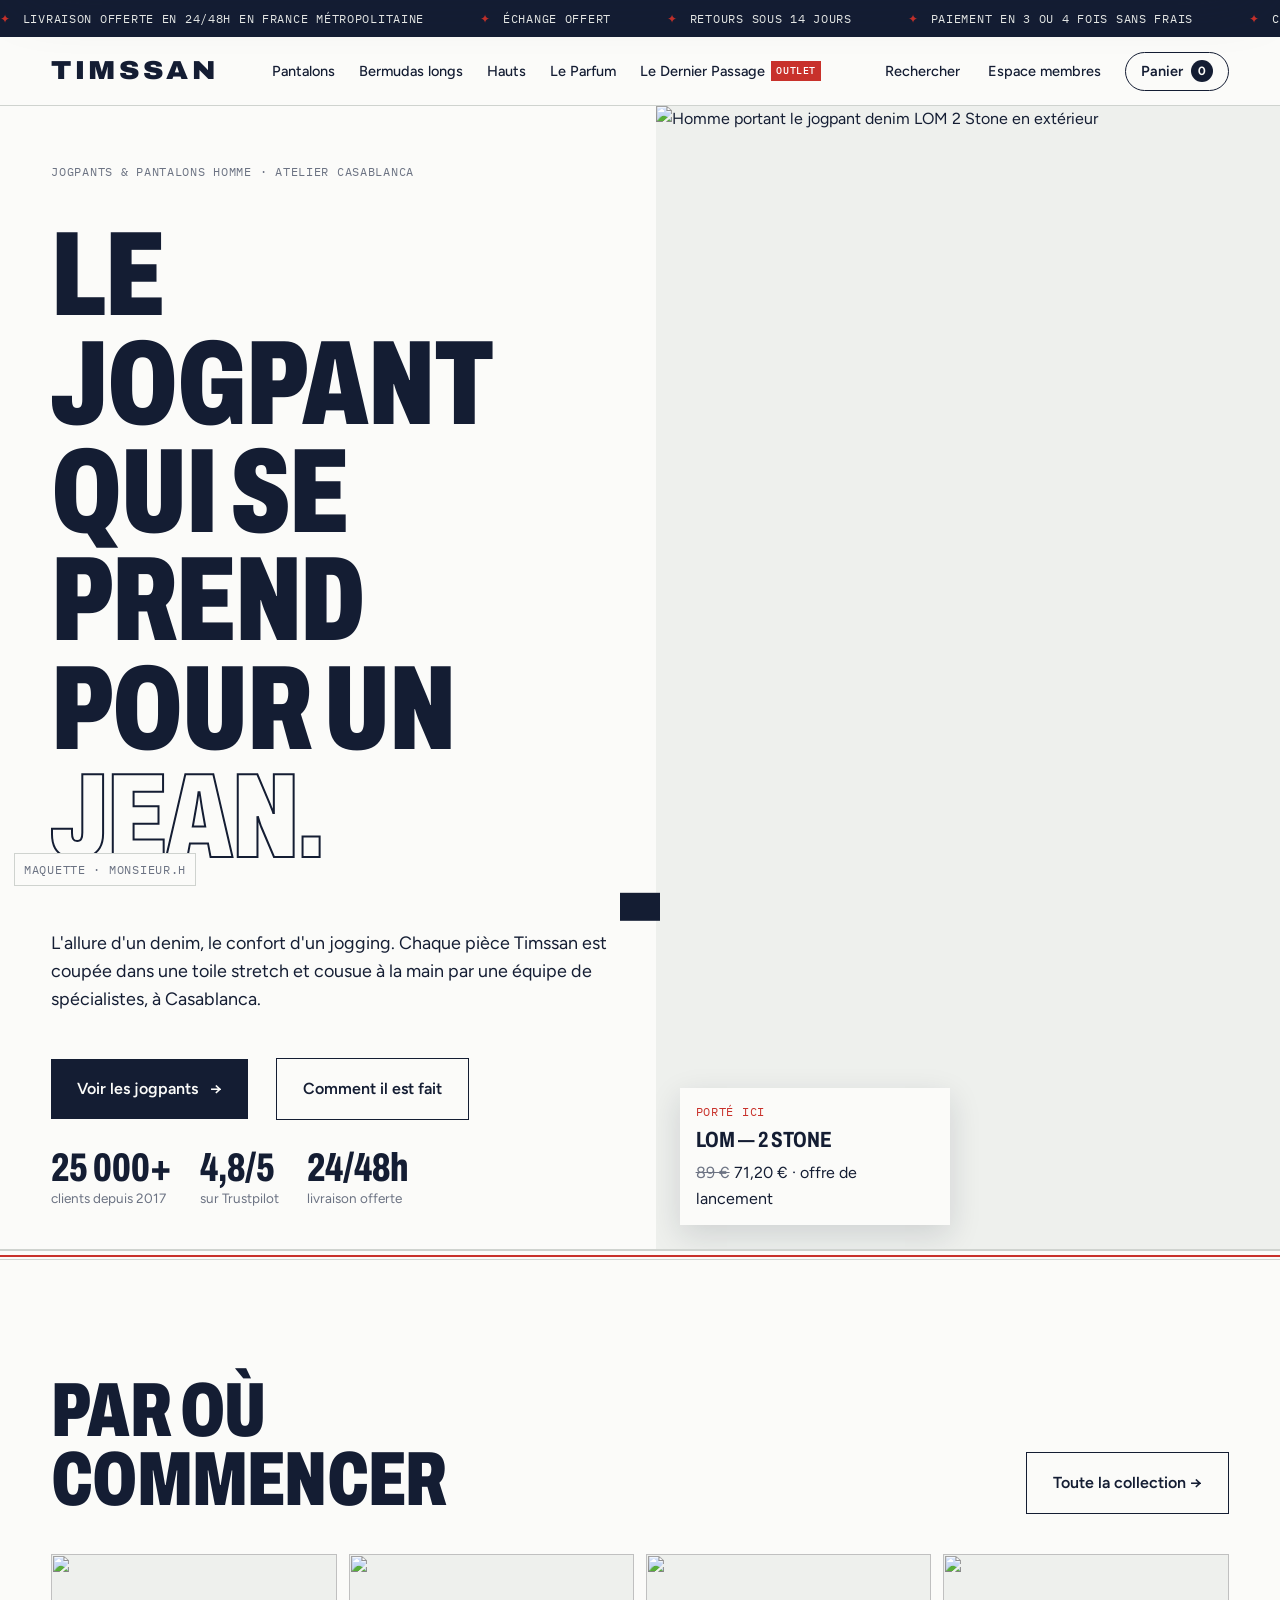
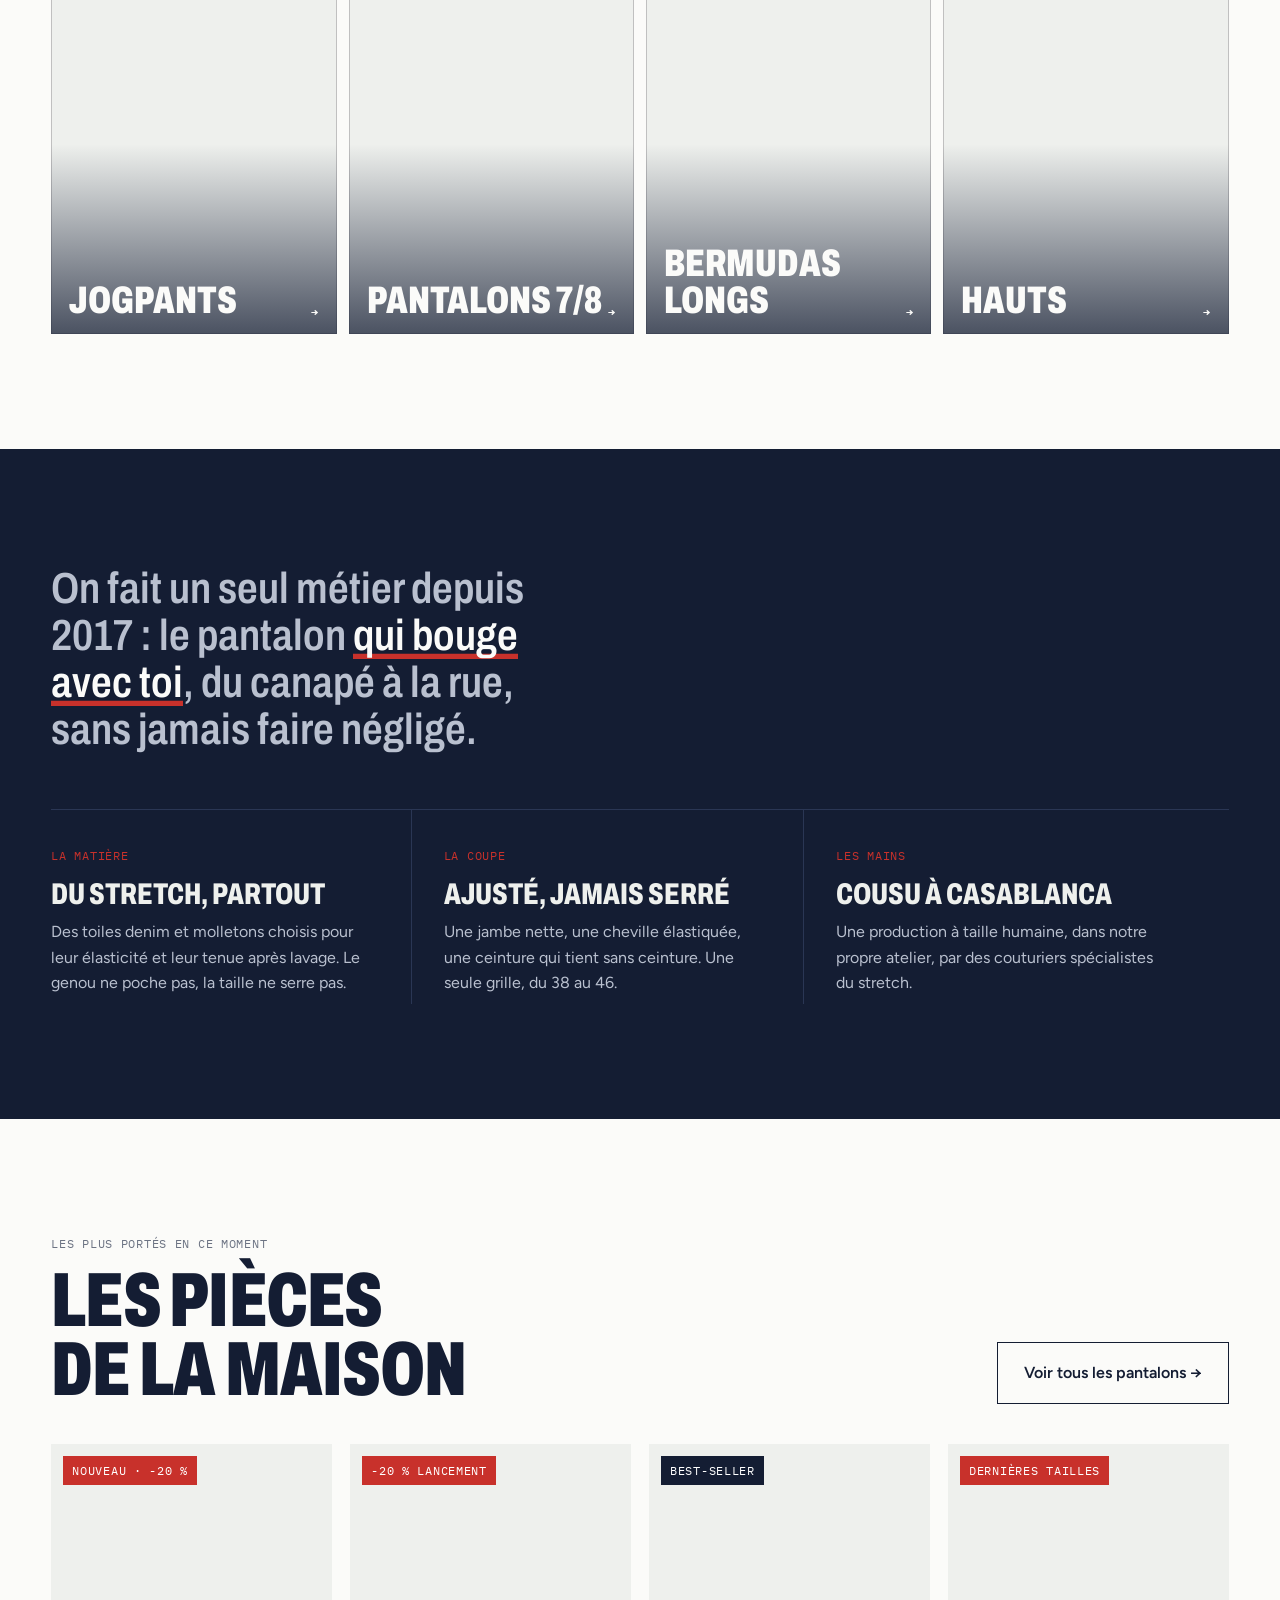
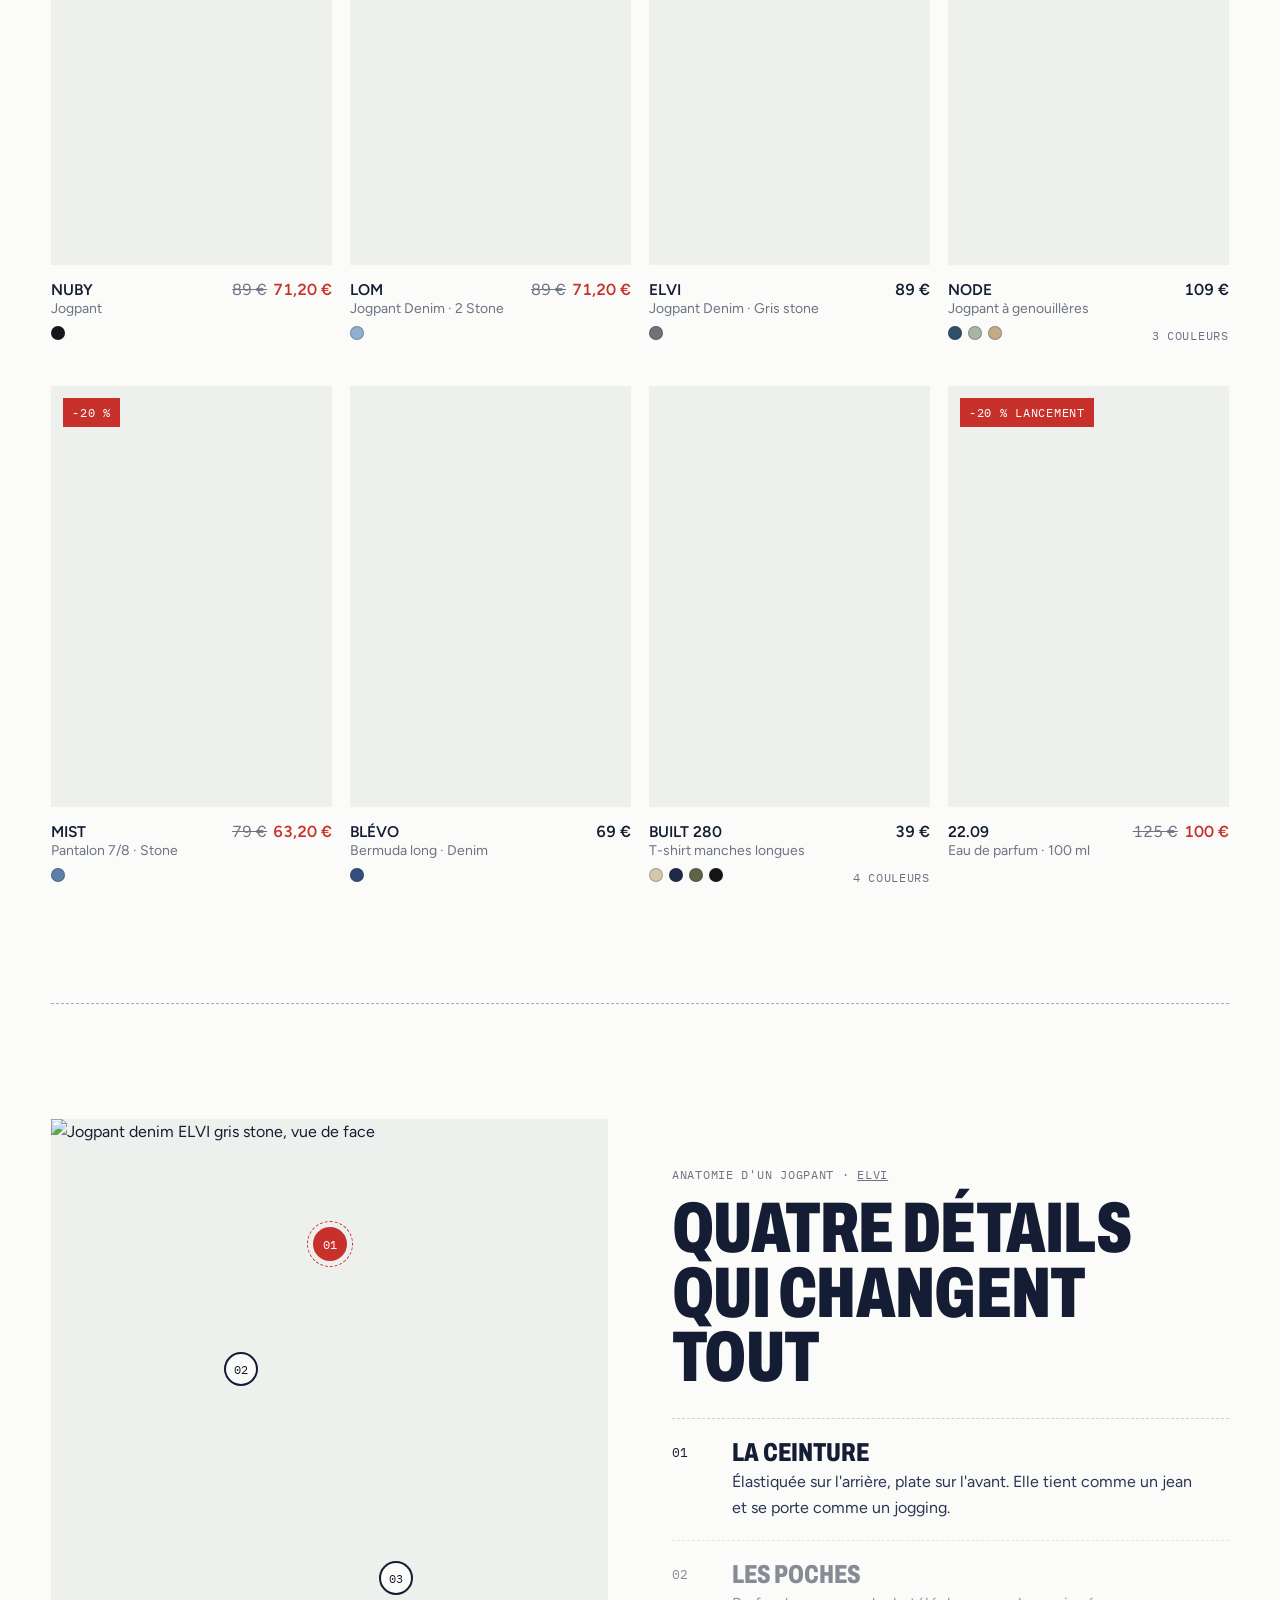
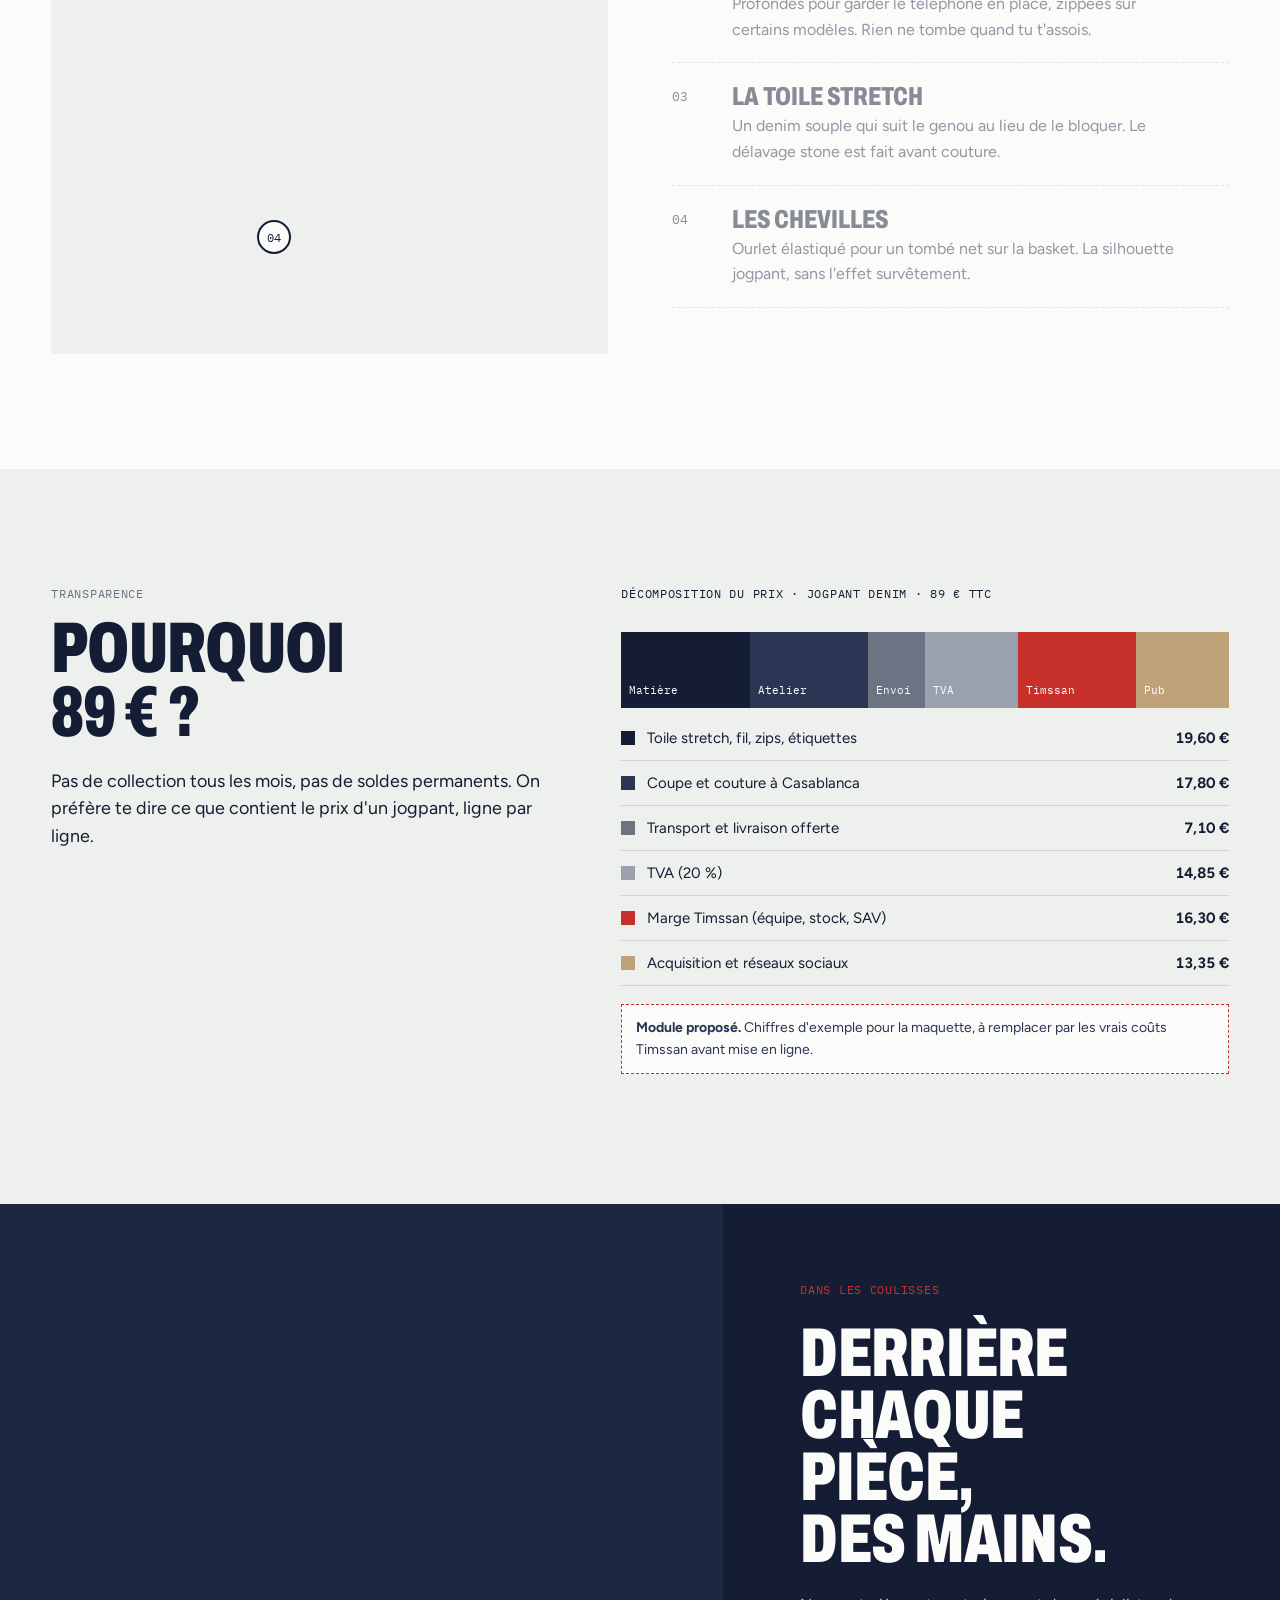
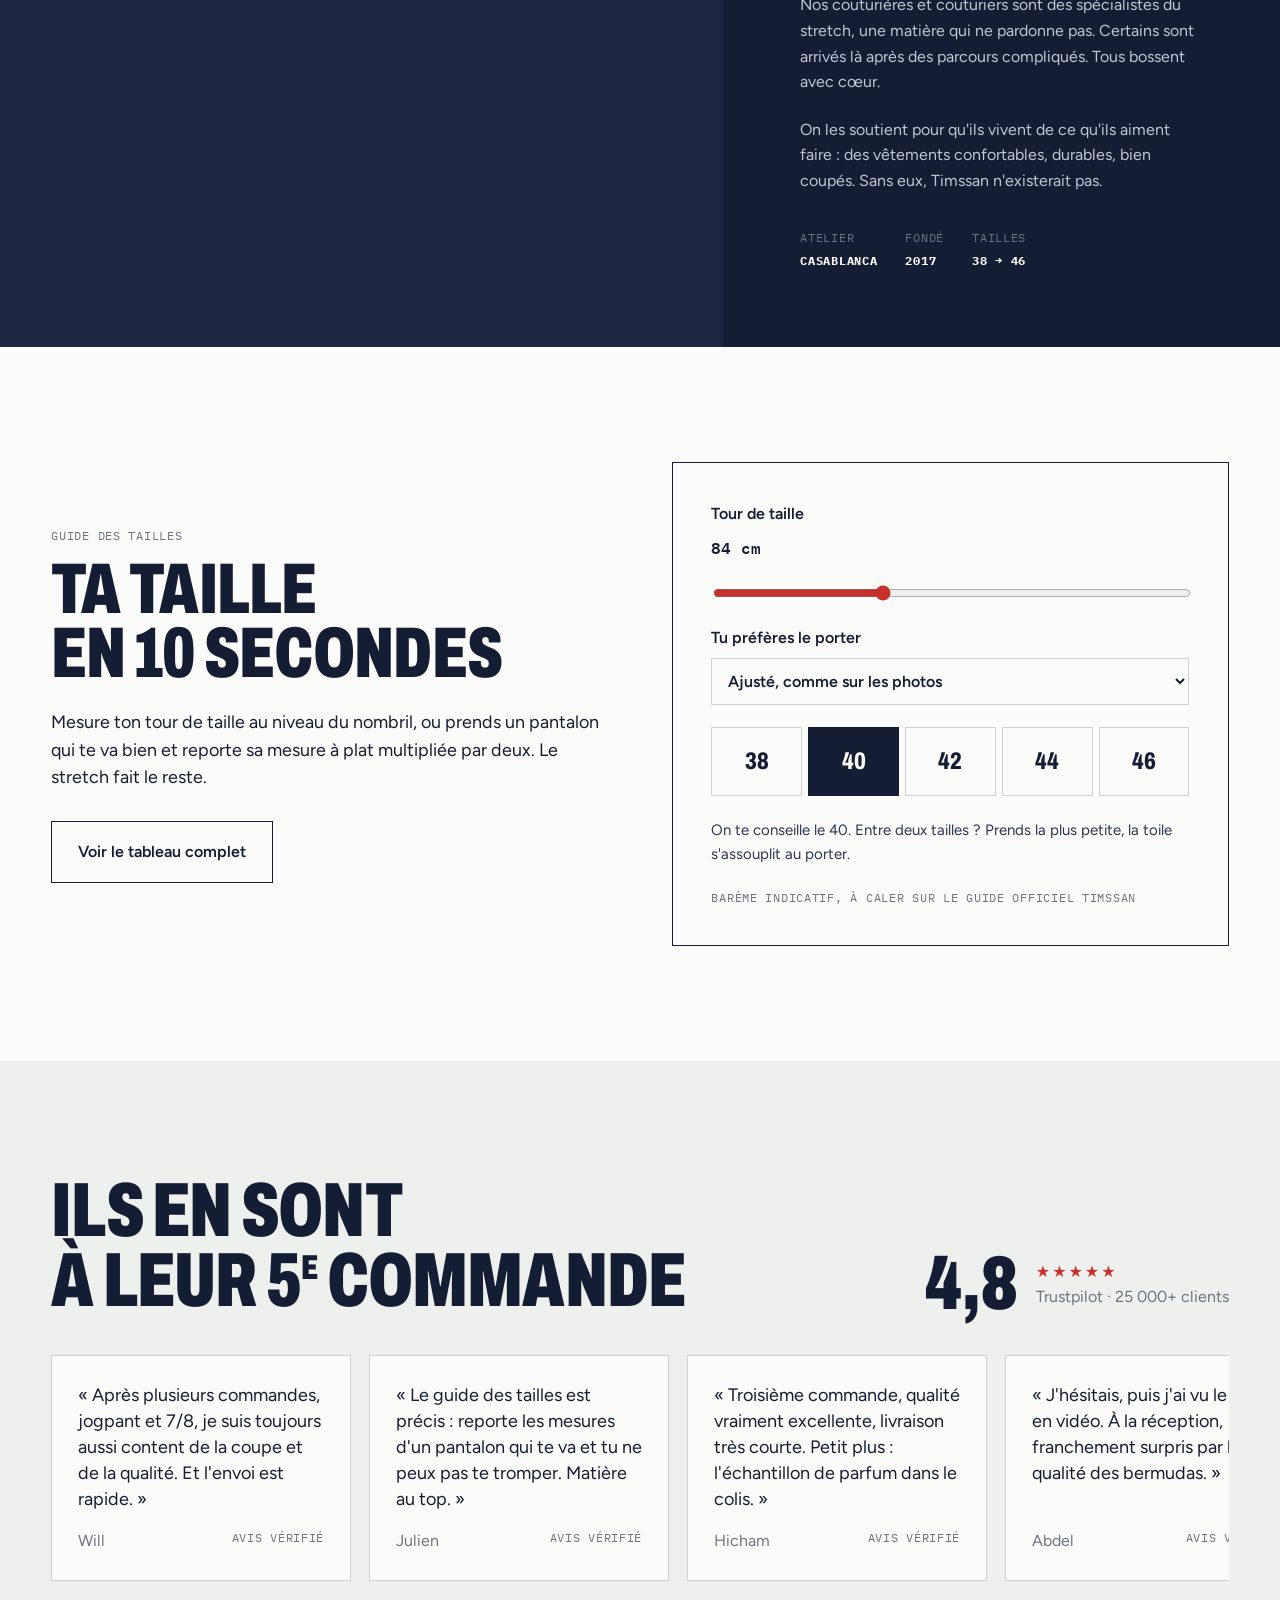
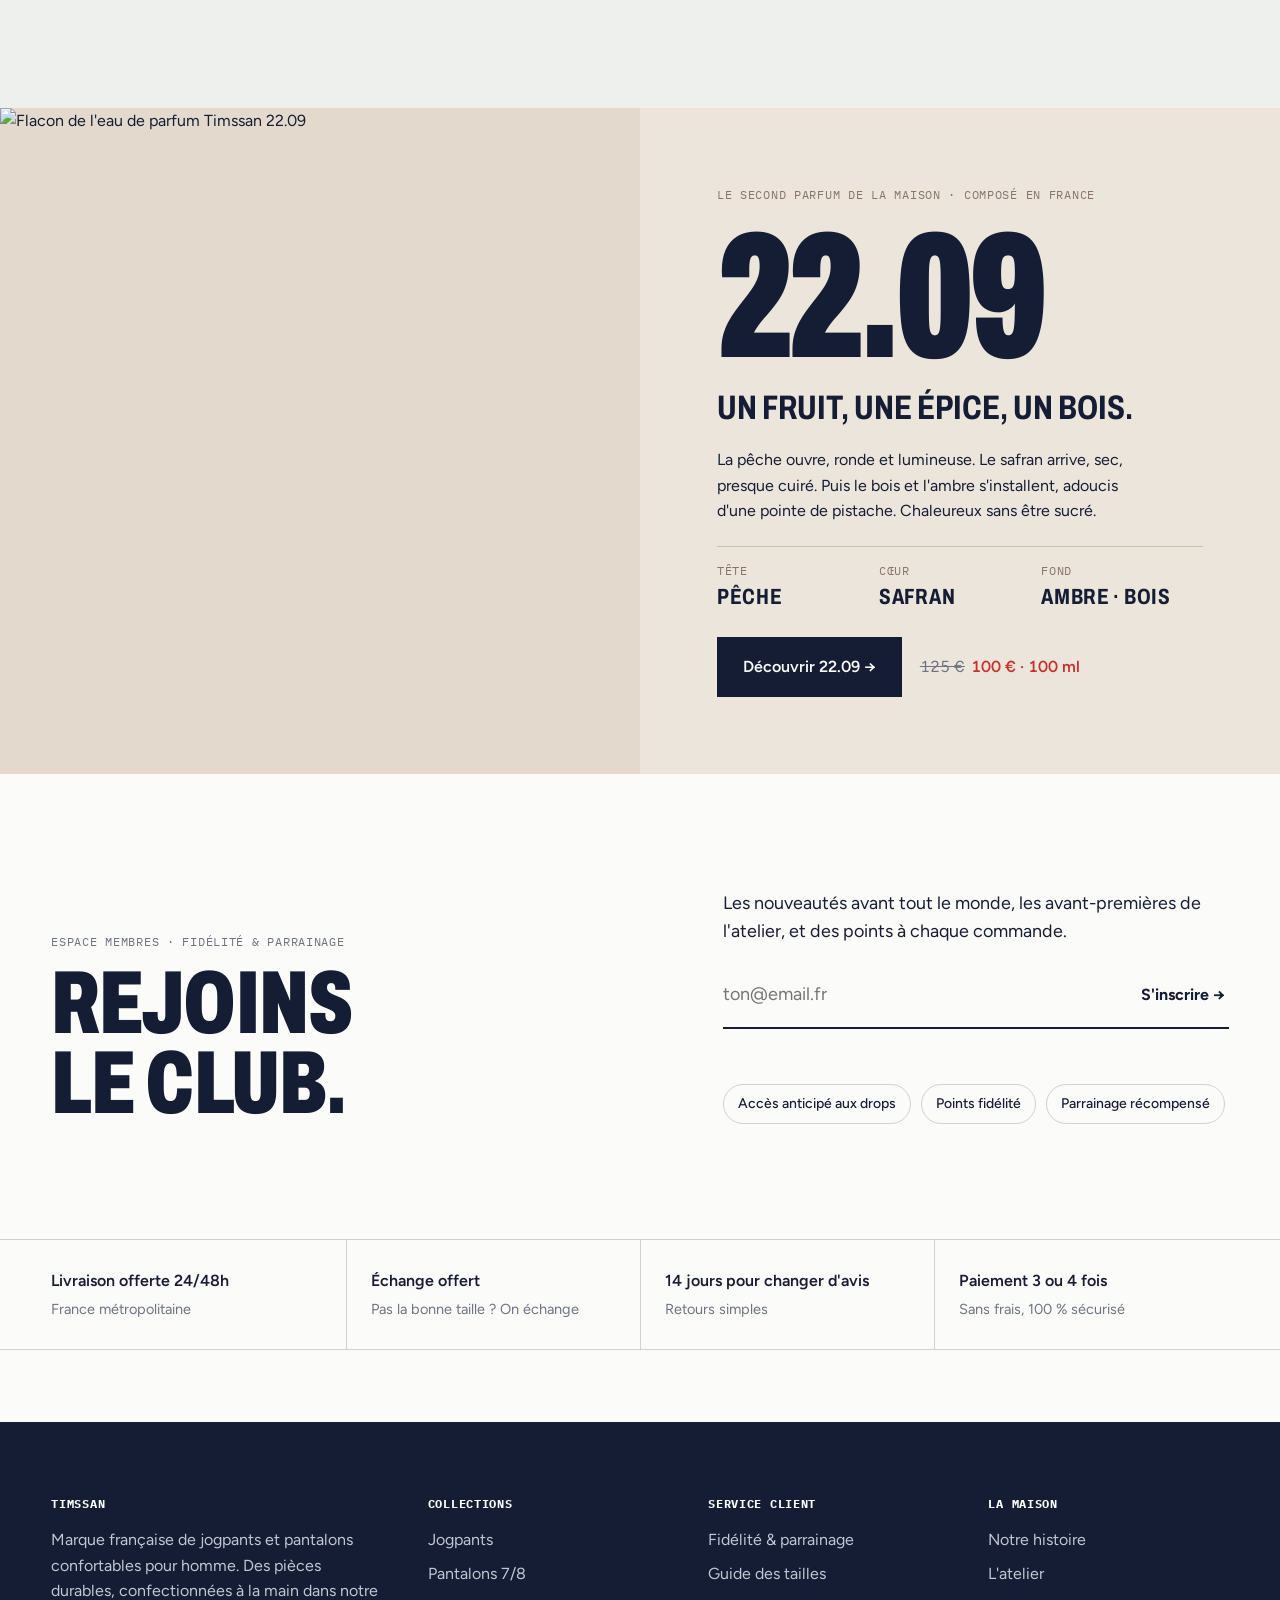
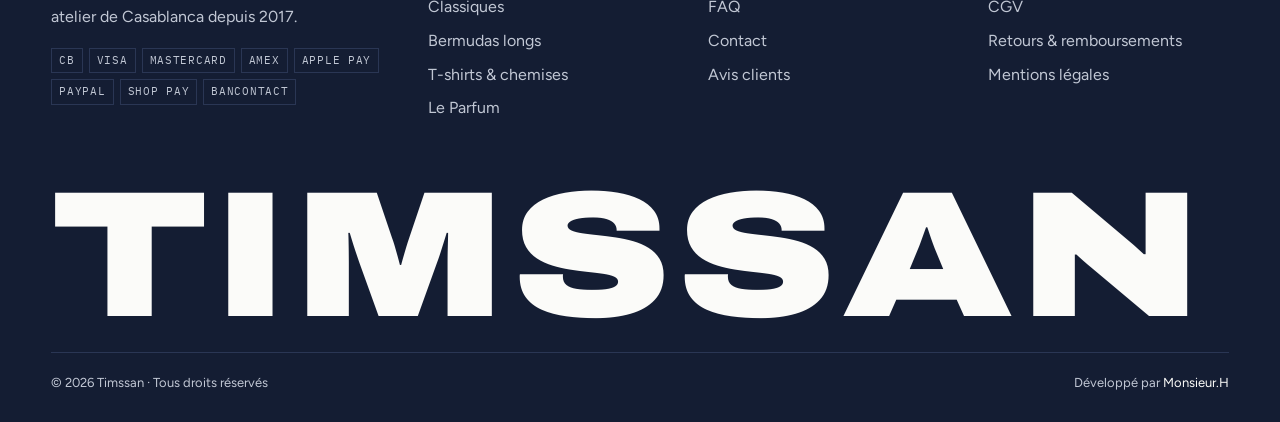
==== commit 221e494f: "Versionnage des fichiers CSS/JS (cache)" ====
--- a/index.html
+++ b/index.html
@@ -10,7 +10,7 @@
 <meta property="og:image" content="https://www.timssan.com/cdn/shop/files/timssan_jogpant_jeans.png?v=1757004039">
 <link rel="preconnect" href="https://fonts.googleapis.com"><link rel="preconnect" href="https://fonts.gstatic.com" crossorigin><link rel="preconnect" href="https://cdn.shopify.com">
 <link rel="stylesheet" href="https://fonts.googleapis.com/css2?family=Archivo:wdth,wght@62..125,400..900&family=Figtree:wght@400;500;600;700&family=IBM+Plex+Mono:wght@400;500&display=swap">
-<link rel="stylesheet" href="style.css">
+<link rel="stylesheet" href="style.css?v=2">
 <script type="application/ld+json">{"@context":"https://schema.org","@type":"Organization","name":"Timssan","url":"https://www.timssan.com","logo":"https://www.timssan.com/cdn/shop/files/logo_timssan_black.svg","foundingDate":"2017","description":"Jogpants et pantalons stretch pour homme, confectionnés à la main dans l'atelier Timssan à Casablanca."}</script>
 </head>
 <body data-page="home">
@@ -208,8 +208,8 @@
 <div style="height:72px"></div>
 </main>
 
-<script src="data.js"></script>
-<script src="app.js"></script>
+<script src="data.js?v=2"></script>
+<script src="app.js?v=2"></script>
 <script>
 (() => {
   const { $, $$, card } = window.TIMSSAN;
--- a/style.css
+++ b/style.css
@@ -11,7 +11,7 @@
 }
 *{box-sizing:border-box}
 html{scroll-behavior:smooth;overflow-x:clip}
-body{margin:0;background:var(--paper);color:var(--ink);font:400 16px/1.6 var(--f-body);-webkit-font-smoothing:antialiased;overflow-x:hidden}
+body{margin:0;background:var(--paper);color:var(--ink);font:400 16px/1.6 var(--f-body);-webkit-font-smoothing:antialiased;overflow-x:clip}
 body.lock{overflow:hidden}
 img{max-width:100%;display:block}
 a{color:inherit}
@@ -284,62 +284,184 @@
 .seo-txt p{margin:0;color:var(--ink-2);max-width:68ch}
 .nores{grid-column:1/-1;padding:60px 0;text-align:center;color:var(--stone)}
 
-/* Fiche produit */
-.pdp{display:grid;grid-template-columns:minmax(0,1.45fr) minmax(0,1fr);gap:clamp(24px,4vw,64px);align-items:start;padding-bottom:80px}
-.gal{display:grid;grid-template-columns:1fr 1fr;gap:8px}
-.gal figure{margin:0;position:relative;aspect-ratio:2/3;background:var(--chalk);overflow:hidden;max-width:100%}
-.gal figure:first-child{grid-column:1/-1;aspect-ratio:4/5}
-.gal img{position:absolute;inset:0;width:100%;height:100%;object-fit:cover;cursor:zoom-in}
-.gal-count{display:none}
-.buy{position:sticky;top:calc(var(--hd) + 24px);display:grid;gap:24px}
-.buy h1{font-family:var(--f-display);font-stretch:68%;font-weight:850;font-size:clamp(56px,6vw,96px);line-height:.88;text-transform:uppercase;margin:0}
-.buy .sub{font-size:18px;color:var(--ink-2);margin:6px 0 0}
-.buy .pr{display:flex;gap:14px;align-items:baseline;flex-wrap:wrap}
-.buy .pr .price{font-size:24px}
-.buy .pr small{color:var(--stone)}
-.rating{display:flex;gap:10px;align-items:center;font-size:14px;color:var(--stone);text-decoration:none}
-.opt-h{display:flex;justify-content:space-between;align-items:baseline;margin-bottom:10px}
+/* Fiche produit — galerie sticky à gauche, colonne d'achat qui défile à droite */
+.pdp{display:grid;grid-template-columns:minmax(0,1.2fr) minmax(0,1fr);gap:clamp(28px,4.5vw,80px);align-items:start;padding-bottom:clamp(56px,7vw,104px)}
+.pg{position:sticky;top:calc(var(--hd) + 16px);height:calc(100vh - var(--hd) - 32px);min-height:520px;max-height:980px;display:grid;grid-template-columns:72px minmax(0,1fr);gap:14px}
+.pg-thumbs{display:flex;flex-direction:column;gap:8px;overflow-y:auto;scrollbar-width:none;padding:2px}
+.pg-thumbs::-webkit-scrollbar{display:none}
+.pg-thumbs button{flex:0 0 auto;width:100%;aspect-ratio:2/3;padding:0;border:0;background:var(--chalk);outline:1.5px solid transparent;outline-offset:1px;opacity:.55;transition:opacity .2s,outline-color .2s}
+.pg-thumbs button:hover{opacity:.85}
+.pg-thumbs button[aria-current="true"]{opacity:1;outline-color:var(--ink)}
+.pg-thumbs img{width:100%;height:100%;object-fit:contain}
+.pg-stage{position:relative;background:var(--chalk);overflow:hidden;min-width:0;display:flex;align-items:center;justify-content:center;cursor:zoom-in}
+.pg-track{display:flex;height:100%;width:100%;transition:transform .5s cubic-bezier(.2,.7,.2,1)}
+.pg-slide{flex:0 0 100%;height:100%;display:flex;align-items:center;justify-content:center}
+.pg-slide img{max-width:100%;max-height:100%;width:auto;height:100%;aspect-ratio:2/3;object-fit:contain}
+.pg-nav{position:absolute;top:50%;transform:translateY(-50%);width:44px;height:44px;border-radius:50%;border:0;background:var(--paper);display:grid;place-items:center;box-shadow:0 4px 14px rgba(20,29,51,.12);opacity:0;transition:opacity .2s;z-index:2;font-size:18px}
+.pg-stage:hover .pg-nav,.pg-nav:focus-visible{opacity:1}
+.pg-nav.prev{left:14px}.pg-nav.next{right:14px}
+.pg-meta{position:absolute;left:14px;right:14px;bottom:14px;display:flex;justify-content:space-between;align-items:center;pointer-events:none;z-index:2}
+.pg-meta span{background:var(--paper);padding:5px 9px}
+.pg-dots{display:none}
+.pg .badge{top:14px;left:14px}
+
+.buy{display:grid;gap:26px;padding-top:4px}
+.buy-head h1{font-family:var(--f-display);font-stretch:68%;font-weight:850;font-size:clamp(60px,6.4vw,108px);line-height:.86;text-transform:uppercase;margin:6px 0 0;letter-spacing:-.01em}
+.buy-head .sub{font-size:18px;color:var(--ink-2);margin:10px 0 0}
+.buy .pr{display:flex;gap:14px;align-items:center;flex-wrap:wrap}
+.buy .pr .price{font-size:26px}
+.buy .pr small{color:var(--stone);font-size:14px}
+.rating{display:inline-flex;gap:10px;align-items:center;font-size:14px;color:var(--stone);text-decoration:none}
+.rating:hover{color:var(--ink)}
+.opt-h{display:flex;justify-content:space-between;align-items:baseline;margin-bottom:12px;font-size:15px}
 .opt-h b{font-weight:600}
-.opt-h button{background:none;border:0;text-decoration:underline;padding:0;font-size:14px}
-.colors{display:flex;gap:8px;flex-wrap:wrap}
-.colors button{width:44px;height:44px;border-radius:50%;border:2px solid var(--paper);box-shadow:0 0 0 1.5px var(--concrete);position:relative}
+.opt-h button{background:none;border:0;text-decoration:underline;text-underline-offset:3px;padding:0;font-size:14px}
+.colors{display:flex;gap:10px;flex-wrap:wrap}
+.colors button{width:46px;height:46px;border-radius:50%;border:3px solid var(--paper);box-shadow:0 0 0 1.5px var(--concrete);position:relative;transition:box-shadow .2s}
 .colors button[aria-pressed="true"]{box-shadow:0 0 0 2px var(--ink)}
-.colors button.out::after{content:"";position:absolute;left:50%;top:-2px;bottom:-2px;width:1.5px;background:var(--selvedge);transform:rotate(45deg)}
+.colors button.out::after{content:"";position:absolute;left:50%;top:-3px;bottom:-3px;width:1.5px;background:var(--selvedge);transform:rotate(45deg)}
 .psizes{display:grid;grid-template-columns:repeat(5,1fr);gap:6px}
-.psizes button{background:none;border:1.5px solid var(--concrete);padding:14px 0;font-weight:600;position:relative}
+.psizes button{background:none;border:1.5px solid var(--concrete);padding:15px 0;font-weight:600;font-size:15px;position:relative;transition:border-color .15s}
+.psizes button:hover:not(:disabled){border-color:var(--ink)}
 .psizes button[aria-pressed="true"]{background:var(--ink);border-color:var(--ink);color:var(--paper)}
-.psizes button:disabled{color:var(--concrete);cursor:not-allowed;background:repeating-linear-gradient(135deg,transparent 0 6px,var(--chalk) 6px 7px)}
-.psizes button.low::after{content:"";position:absolute;top:5px;right:5px;width:6px;height:6px;border-radius:50%;background:var(--selvedge)}
-.stock{font-size:14px;min-height:1.5em;margin:10px 0 0}
+.psizes button:disabled{color:#a9aeb3;cursor:not-allowed;background:repeating-linear-gradient(135deg,transparent 0 6px,var(--chalk) 6px 7px)}
+.psizes button.low::after{content:"";position:absolute;top:6px;right:6px;width:6px;height:6px;border-radius:50%;background:var(--selvedge)}
+.stock{font-size:14px;min-height:1.5em;margin:12px 0 0}
 .stock.warn{color:var(--selvedge)}
-.alert{display:grid;gap:8px;border:1.5px dashed var(--concrete);padding:14px}
+.fit-hint{display:flex;gap:12px;align-items:center;font-size:14px;color:var(--ink-2);margin-top:10px}
+.fit-hint i{flex:0 0 auto;width:8px;height:8px;border-radius:50%;background:#2e7d4f}
+.cta{display:grid;gap:10px}
+.cta .btn{padding:19px 26px;font-size:16px}
+.alert{display:grid;gap:10px;border:1.5px dashed var(--concrete);padding:16px}
 .alert form{display:flex;gap:8px}
 .alert input{flex:1;min-width:0;padding:12px;border:1.5px solid var(--concrete);font:inherit;background:var(--paper);color:var(--ink)}
-.perks-p{display:grid;gap:8px;font-size:14.5px;padding:16px 0;border-top:1px solid var(--concrete);border-bottom:1px solid var(--concrete)}
-.perks-p div{display:flex;gap:12px}
-.perks-p div::before{content:"";flex:0 0 10px;height:2px;margin-top:11px;background:var(--selvedge)}
+.perks-p{display:grid;grid-template-columns:repeat(3,1fr);gap:0;border-top:1px solid var(--concrete);border-bottom:1px solid var(--concrete)}
+.perks-p div{padding:16px 12px 16px 0;font-size:13.5px;line-height:1.4;display:grid;gap:4px}
+.perks-p div+div{padding-left:14px;border-left:1px solid var(--concrete)}
+.perks-p b{font-size:14px}
+.word{background:var(--ink);color:var(--chalk);padding:26px;display:grid;gap:12px}
+.word q{font-family:var(--f-display);font-stretch:85%;font-weight:600;font-size:24px;line-height:1.18;color:var(--paper);quotes:"« " " »"}
+.word span.by{color:#9aa3b5;font-size:14px}
+.specs-t{border-top:1px solid var(--ink)}
+.specs-t h2{font:500 12px var(--f-mono);letter-spacing:.06em;text-transform:uppercase;margin:16px 0 6px}
+.specs-t dl{display:grid;grid-template-columns:minmax(110px,auto) 1fr;margin:0}
+.specs-t dt,.specs-t dd{padding:12px 0;border-bottom:1px solid var(--concrete);margin:0;font-size:15px}
+.specs-t dt{color:var(--stone)}
 .acc details{border-bottom:1.5px dashed var(--concrete)}
-.acc summary{list-style:none;padding:16px 0;display:flex;justify-content:space-between;font-weight:600;cursor:pointer}
+.acc details:first-child{border-top:1.5px dashed var(--concrete)}
+.acc summary{list-style:none;padding:18px 0;display:flex;justify-content:space-between;font-weight:600;cursor:pointer}
 .acc summary::-webkit-details-marker{display:none}
 .acc summary::after{content:"+";font-family:var(--f-mono)}
 .acc details[open] summary::after{content:"–"}
-.acc .in{padding:0 0 18px;color:var(--ink-2);display:grid;gap:10px}
+.acc .in{padding:0 0 20px;color:var(--ink-2);display:grid;gap:10px}
 .acc .in p{margin:0}
-.word{background:var(--ink);color:var(--chalk);padding:22px;display:grid;gap:10px}
-.word q{font-family:var(--f-display);font-stretch:85%;font-size:22px;line-height:1.2;color:var(--paper);quotes:"« " " »"}
-.pdp-story{display:grid;grid-template-columns:1fr 1fr;gap:0;padding:0;background:var(--chalk)}
-.pdp-story .im{position:relative;min-height:520px}
-.pdp-story .im img{position:absolute;inset:0;width:100%;height:100%;object-fit:cover}
-.pdp-story .tx{padding:clamp(40px,6vw,96px);display:flex;flex-direction:column;justify-content:center;gap:20px}
-.pdp-story .disp{font-size:clamp(44px,5vw,80px)}
-.ptable{width:100%;border-collapse:collapse;font-variant-numeric:tabular-nums;font-size:15px}
-.ptable th,.ptable td{text-align:left;padding:12px 10px;border-bottom:1px solid var(--concrete)}
-.ptable th{font:500 12px var(--f-mono);letter-spacing:.06em;text-transform:uppercase;color:var(--stone)}
+
+/* En situation : visuels entiers, ratio 2:3 d'origine */
+.look{background:var(--chalk)}
+.look-head{display:grid;grid-template-columns:1fr 1fr;gap:40px;align-items:end;margin-bottom:40px}
+.look-head .disp{font-size:clamp(48px,6vw,96px)}
+.look-grid{display:grid;grid-template-columns:1.25fr 1fr 1fr;gap:16px;align-items:start}
+.look-grid figure{margin:0;display:grid;gap:12px}
+.look-grid .fr{aspect-ratio:2/3;background:var(--paper);overflow:hidden;max-width:100%;cursor:zoom-in}
+.look-grid img{width:100%;height:100%;object-fit:contain;transition:transform 1.4s cubic-bezier(.2,.7,.2,1)}
+.look-grid .fr:hover img{transform:scale(1.03)}
+.look-grid figure:nth-child(2){margin-top:clamp(40px,8vw,120px)}
+.look-grid figure:nth-child(3){margin-top:clamp(20px,4vw,60px)}
+.look-grid figcaption{display:grid;gap:2px}
+.look-grid figcaption b{font-family:var(--f-display);font-stretch:75%;font-weight:800;font-size:22px;text-transform:uppercase;line-height:1}
+.look-grid figcaption span{color:var(--ink-2);font-size:14.5px}
+
+/* Avis */
+.rv-wrap{display:grid;grid-template-columns:minmax(260px,.8fr) minmax(0,2fr);gap:clamp(32px,5vw,80px);align-items:start}
+.rv-sum{position:sticky;top:calc(var(--hd) + 24px);display:grid;gap:22px}
+.rv-big{display:flex;align-items:end;gap:14px}
+.rv-big b{font-family:var(--f-display);font-stretch:68%;font-weight:900;font-size:110px;line-height:.78}
+.rv-big .stars{font-size:18px}
+.dist{display:grid;gap:7px}
+.dist button{display:grid;grid-template-columns:34px 1fr 38px;gap:10px;align-items:center;background:none;border:0;padding:2px 0;font-size:13px;text-align:left}
+.dist button:hover .db i,.dist button[aria-pressed="true"] .db i{background:var(--selvedge)}
+.dist button[aria-pressed="true"]{font-weight:700}
+.db{height:6px;background:var(--concrete);position:relative;overflow:hidden}
+.db i{position:absolute;inset:0 auto 0 0;background:var(--ink);transition:background .2s}
+.dist span:last-child{text-align:right;color:var(--stone);font-variant-numeric:tabular-nums}
+.fitm{display:grid;gap:10px}
+.fitm .rail{position:relative;height:6px;background:var(--concrete);display:block;padding:0;overflow:visible;grid-auto-flow:unset}
+.fitm .rail i{position:absolute;top:50%;width:14px;height:14px;border-radius:50%;background:var(--ink);border:3px solid var(--paper);box-shadow:0 0 0 1.5px var(--ink);transform:translate(-50%,-50%)}
+.fitm .lbl{display:flex;justify-content:space-between;font-size:13px;color:var(--stone)}
+.rv-tools{display:flex;justify-content:space-between;gap:14px;flex-wrap:wrap;align-items:center;margin-bottom:8px}
+.rv-tools select{padding:9px 12px;border:1.5px solid var(--concrete);background:var(--paper);font:inherit;font-size:14px;color:var(--ink)}
+.rv-list{display:grid}
+.rvc{display:grid;grid-template-columns:180px minmax(0,1fr);gap:28px;padding:28px 0;border-bottom:1.5px dashed var(--concrete)}
+.rvc .who{display:grid;gap:4px;align-content:start;font-size:14px}
+.rvc .who b{font-size:16px}
+.rvc .ver{color:#2e7d4f;font-size:13px;display:flex;gap:6px;align-items:center}
+.rvc .ver::before{content:"✓";font-weight:700}
+.rvc h3{margin:6px 0 8px;font-size:18px;line-height:1.3}
+.rvc p{margin:0;color:var(--ink-2);max-width:62ch}
+.rvc .foot{display:flex;gap:16px;align-items:center;margin-top:14px;font-size:13.5px;color:var(--stone)}
+.rvc .foot button{background:none;border:1.5px solid var(--concrete);padding:6px 12px;font-size:13px}
+.rvc .foot button[aria-pressed="true"]{border-color:var(--ink);color:var(--ink)}
+.demo-tag{display:inline-block;border:1.5px dashed var(--selvedge);color:var(--selvedge);padding:4px 8px}
+.stars-in{display:flex;gap:4px;flex-direction:row-reverse;justify-content:flex-end}
+.stars-in input{position:absolute;opacity:0;pointer-events:none}
+.stars-in label{font-size:30px;color:var(--concrete);cursor:pointer;line-height:1}
+.stars-in input:checked~label,.stars-in label:hover,.stars-in label:hover~label{color:var(--selvedge)}
+.stars-in input:focus-visible+label{outline:2px solid var(--selvedge)}
+.form-g{display:grid;gap:14px}
+.form-g label{display:grid;gap:6px;font-weight:600;font-size:14px}
+.form-g input,.form-g textarea,.form-g select{padding:12px;border:1.5px solid var(--concrete);font:inherit;font-weight:400;background:var(--paper);color:var(--ink)}
+.form-g textarea{min-height:120px;resize:vertical}
+
+/* Zoom plein écran */
+.lb{position:fixed;inset:0;z-index:85;background:var(--chalk);display:grid;grid-template-rows:auto 1fr auto;opacity:0;pointer-events:none;transition:opacity .25s;padding-top:env(safe-area-inset-top,0px);padding-bottom:env(safe-area-inset-bottom,0px)}
+.lb.on{opacity:1;pointer-events:auto}
+.lb-top{display:flex;justify-content:space-between;align-items:center;padding:14px max(20px,env(safe-area-inset-right,0px)) 14px max(20px,env(safe-area-inset-left,0px))}
+.lb-top button{background:none;border:0;font-weight:600}
+.lb-img{display:flex;align-items:center;justify-content:center;min-height:0;position:relative}
+.lb-img img{max-width:100%;max-height:100%;object-fit:contain}
+.lb-img .pg-nav{opacity:1}
+.lb-thumbs{display:flex;gap:6px;justify-content:center;padding:12px;overflow-x:auto}
+.lb-thumbs button{width:46px;flex:0 0 46px;aspect-ratio:2/3;padding:0;border:0;background:var(--paper);opacity:.5}
+.lb-thumbs button[aria-current="true"]{opacity:1;outline:1.5px solid var(--ink)}
+.lb-thumbs img{width:100%;height:100%;object-fit:contain}
+
 .sticky-buy{position:fixed;left:0;right:0;bottom:0;z-index:35;background:var(--paper);border-top:1px solid var(--concrete);padding:10px max(16px,env(safe-area-inset-right,0px)) calc(10px + env(safe-area-inset-bottom,0px)) max(16px,env(safe-area-inset-left,0px));display:none;gap:12px;align-items:center;transform:translateY(110%);transition:transform .3s}
 .sticky-buy.on{transform:none}
-.sticky-buy .nm{flex:1;min-width:0;line-height:1.2}
+.sticky-buy .nm{flex:1;min-width:0;line-height:1.25}
 .sticky-buy .nm b{display:block;white-space:nowrap;overflow:hidden;text-overflow:ellipsis}
-.sticky-buy .btn{padding:14px 18px}
+.sticky-buy .btn{padding:14px 20px}
+
+@media (max-width:1080px){
+  .pdp{grid-template-columns:minmax(0,1fr) minmax(0,1fr)}
+  .pg{grid-template-columns:minmax(0,1fr)}
+  .pg-thumbs{display:none}
+  .pg-dots{display:flex}
+  .rv-wrap{grid-template-columns:1fr}
+  .rv-sum{position:static;grid-template-columns:auto 1fr;align-items:start}
+}
+@media (max-width:860px){
+  .pdp{grid-template-columns:1fr;gap:20px}
+  .pdp>*{min-width:0}
+  .pg{position:relative;top:auto;height:auto;min-height:0;max-height:none;margin-left:calc(-1 * max(var(--gut),env(safe-area-inset-left,0px)));margin-right:calc(-1 * max(var(--gut),env(safe-area-inset-right,0px)))}
+  .pg-stage{aspect-ratio:2/3;max-height:82vh;cursor:default;touch-action:pan-y}
+  .pg-nav{display:none}
+  .pg-dots{position:absolute;bottom:14px;left:50%;transform:translateX(-50%);gap:6px;z-index:2}
+  .pg-dots i{width:6px;height:6px;border-radius:50%;background:var(--concrete);transition:all .2s}
+  .pg-dots i.on{background:var(--ink);width:18px;border-radius:3px}
+  .pg-meta{bottom:auto;top:14px;justify-content:flex-end}
+  #zoomHint{display:none}
+  .perks-p{grid-template-columns:1fr}
+  .perks-p div+div{padding-left:0;border-left:0;border-top:1px solid var(--concrete)}
+  .look-head{grid-template-columns:1fr}
+  .look-grid{grid-template-columns:1fr 1fr}
+  .look-grid figure:first-child{grid-column:1/-1}
+  .look-grid figure:nth-child(2),.look-grid figure:nth-child(3){margin-top:0}
+  .rv-sum{grid-template-columns:1fr}
+  .rvc{grid-template-columns:1fr;gap:10px}
+  .rvc .who{grid-auto-flow:column;justify-content:start;gap:14px;align-items:center}
+  .sticky-buy{display:flex}
+}
+@media (min-width:861px) and (max-width:1080px){.pg-dots{position:absolute;bottom:14px;left:50%;transform:translateX(-50%);gap:6px;z-index:2}.pg-dots i{width:6px;height:6px;border-radius:50%;background:var(--concrete)}.pg-dots i.on{background:var(--ink);width:18px;border-radius:3px}}
 
 /* Modale (guide des tailles, zoom) */
 .modal{position:fixed;inset:0;z-index:80;display:grid;place-items:center;padding:16px;background:rgba(20,29,51,.55);opacity:0;pointer-events:none;transition:opacity .25s}
@@ -378,7 +500,7 @@
   .cats{grid-template-columns:repeat(2,1fr)}
 }
 @media (max-width:860px){
-  .hero,.anat,.tp,.atelier,.fit,.parfum,.club,.col-hero,.seo-txt,.pdp-story{grid-template-columns:1fr}
+  .hero,.anat,.tp,.atelier,.fit,.parfum,.club,.col-hero,.seo-txt{grid-template-columns:1fr}
   .hero-copy{padding-right:max(var(--gut),env(safe-area-inset-right,0px));padding-block:40px}
   .hero-img{aspect-ratio:4/5;max-width:100%}
   .manifesto .grid{grid-template-columns:1fr}
@@ -389,17 +511,8 @@
   .reass div{border-top:1px solid var(--concrete)}
   .ft{grid-template-columns:1fr 1fr}
   .atelier .im{min-height:360px}
-  .parfum .im,.pdp-story .im{min-height:440px}
+  .parfum .im{min-height:440px}
   .tools .hide-s{display:none}
-  .pdp{grid-template-columns:1fr}
-  .pdp>*{min-width:0}
-  .gal{display:flex;overflow-x:auto;scroll-snap-type:x mandatory;gap:0;margin-left:calc(-1 * max(var(--gut),env(safe-area-inset-left,0px)));margin-right:calc(-1 * max(var(--gut),env(safe-area-inset-right,0px)));scrollbar-width:none}
-  .gal::-webkit-scrollbar{display:none}
-  .gal figure,.gal figure:first-child{flex:0 0 100%;aspect-ratio:4/5;scroll-snap-align:start}
-  .gal-wrap{position:relative}
-  .gal-count{display:block;position:absolute;right:12px;bottom:12px;background:var(--paper);padding:5px 9px;z-index:2}
-  .buy{position:static}
-  .sticky-buy{display:flex}
 }
 @media (max-width:480px){
   .card h3{font-size:14px}
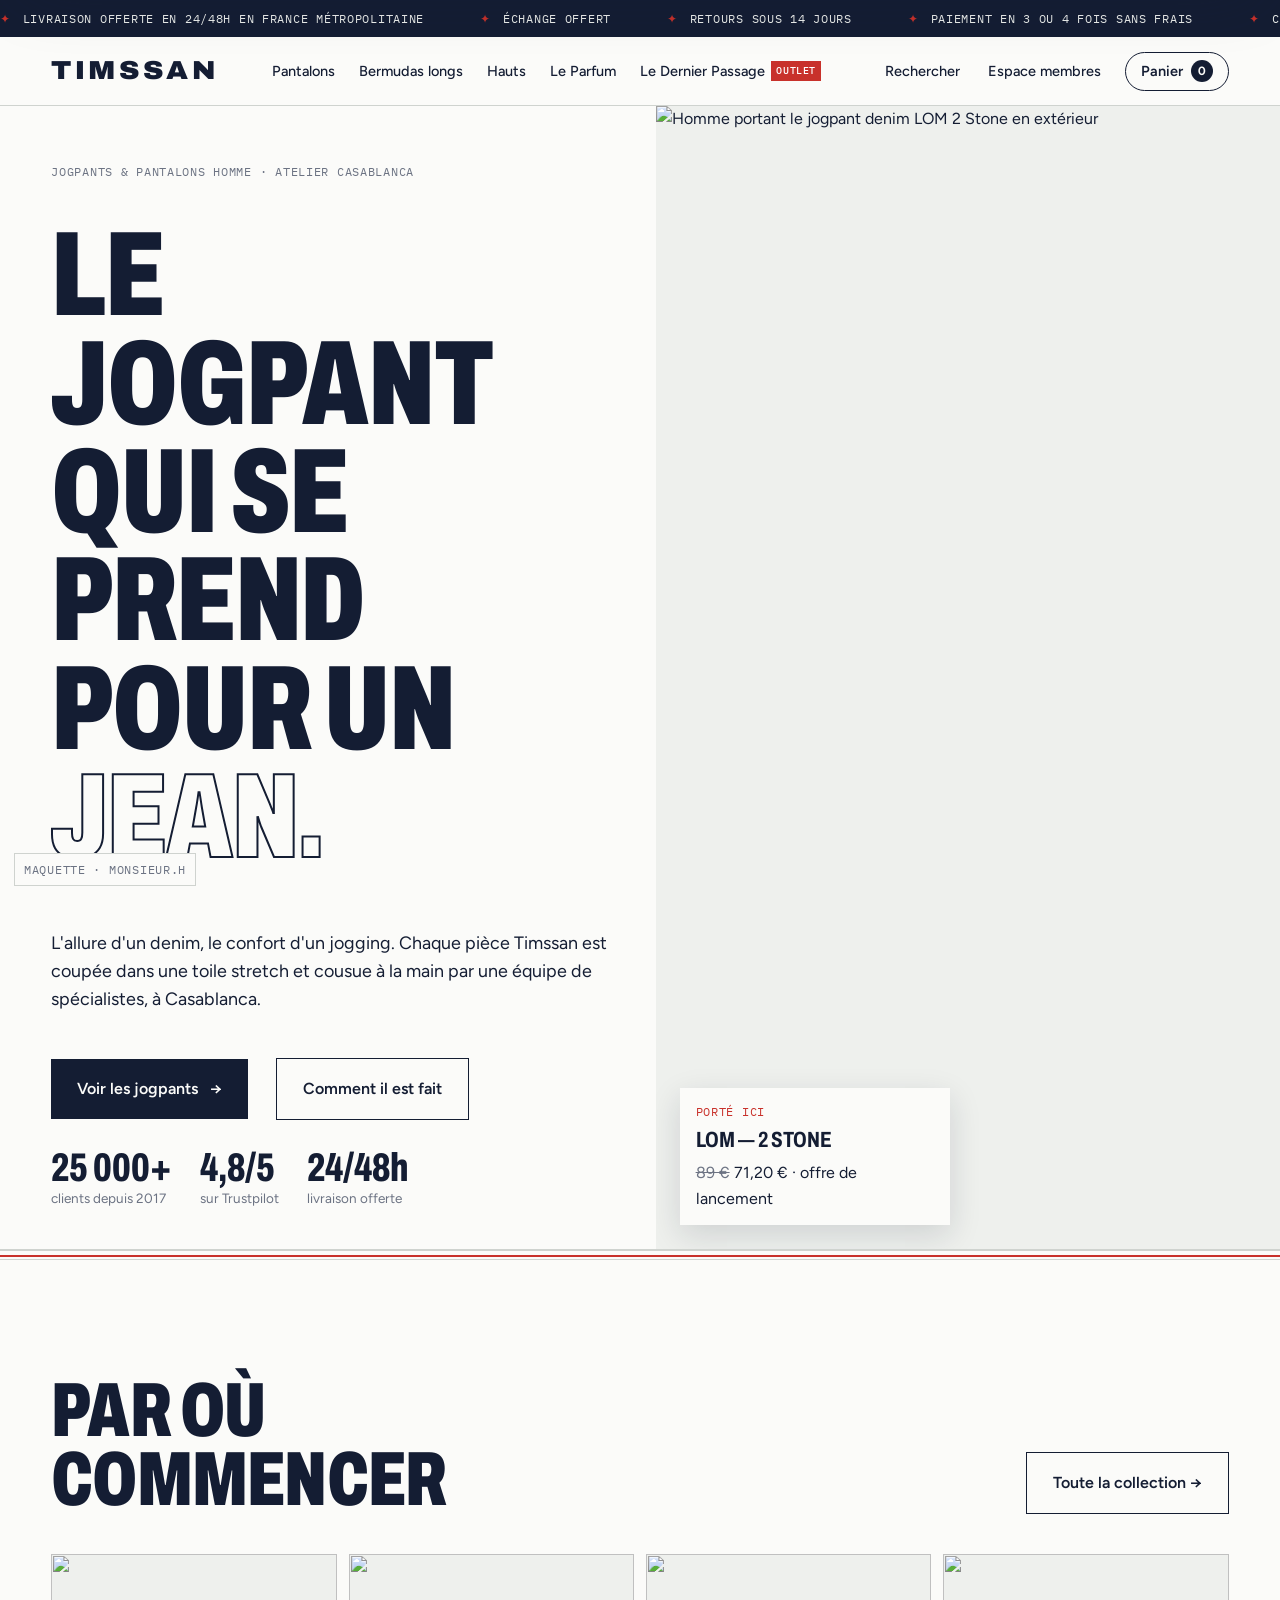
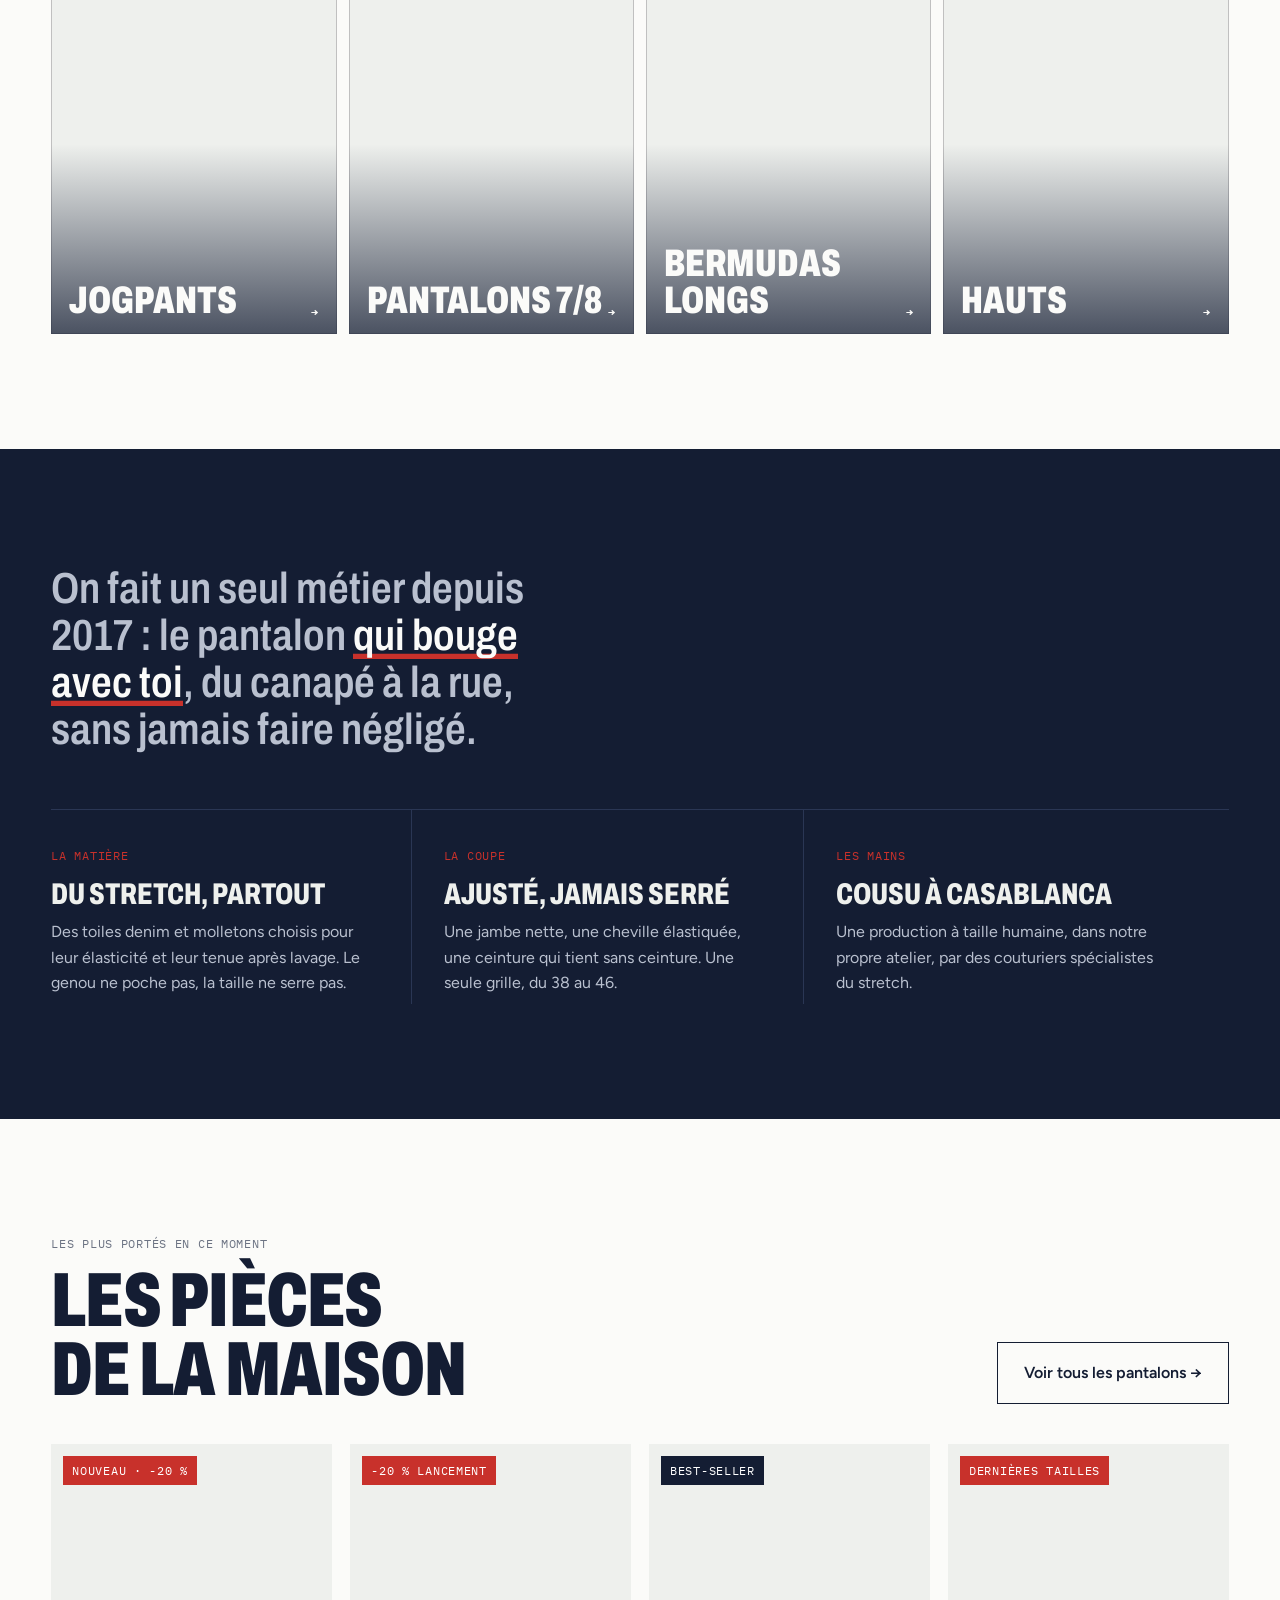
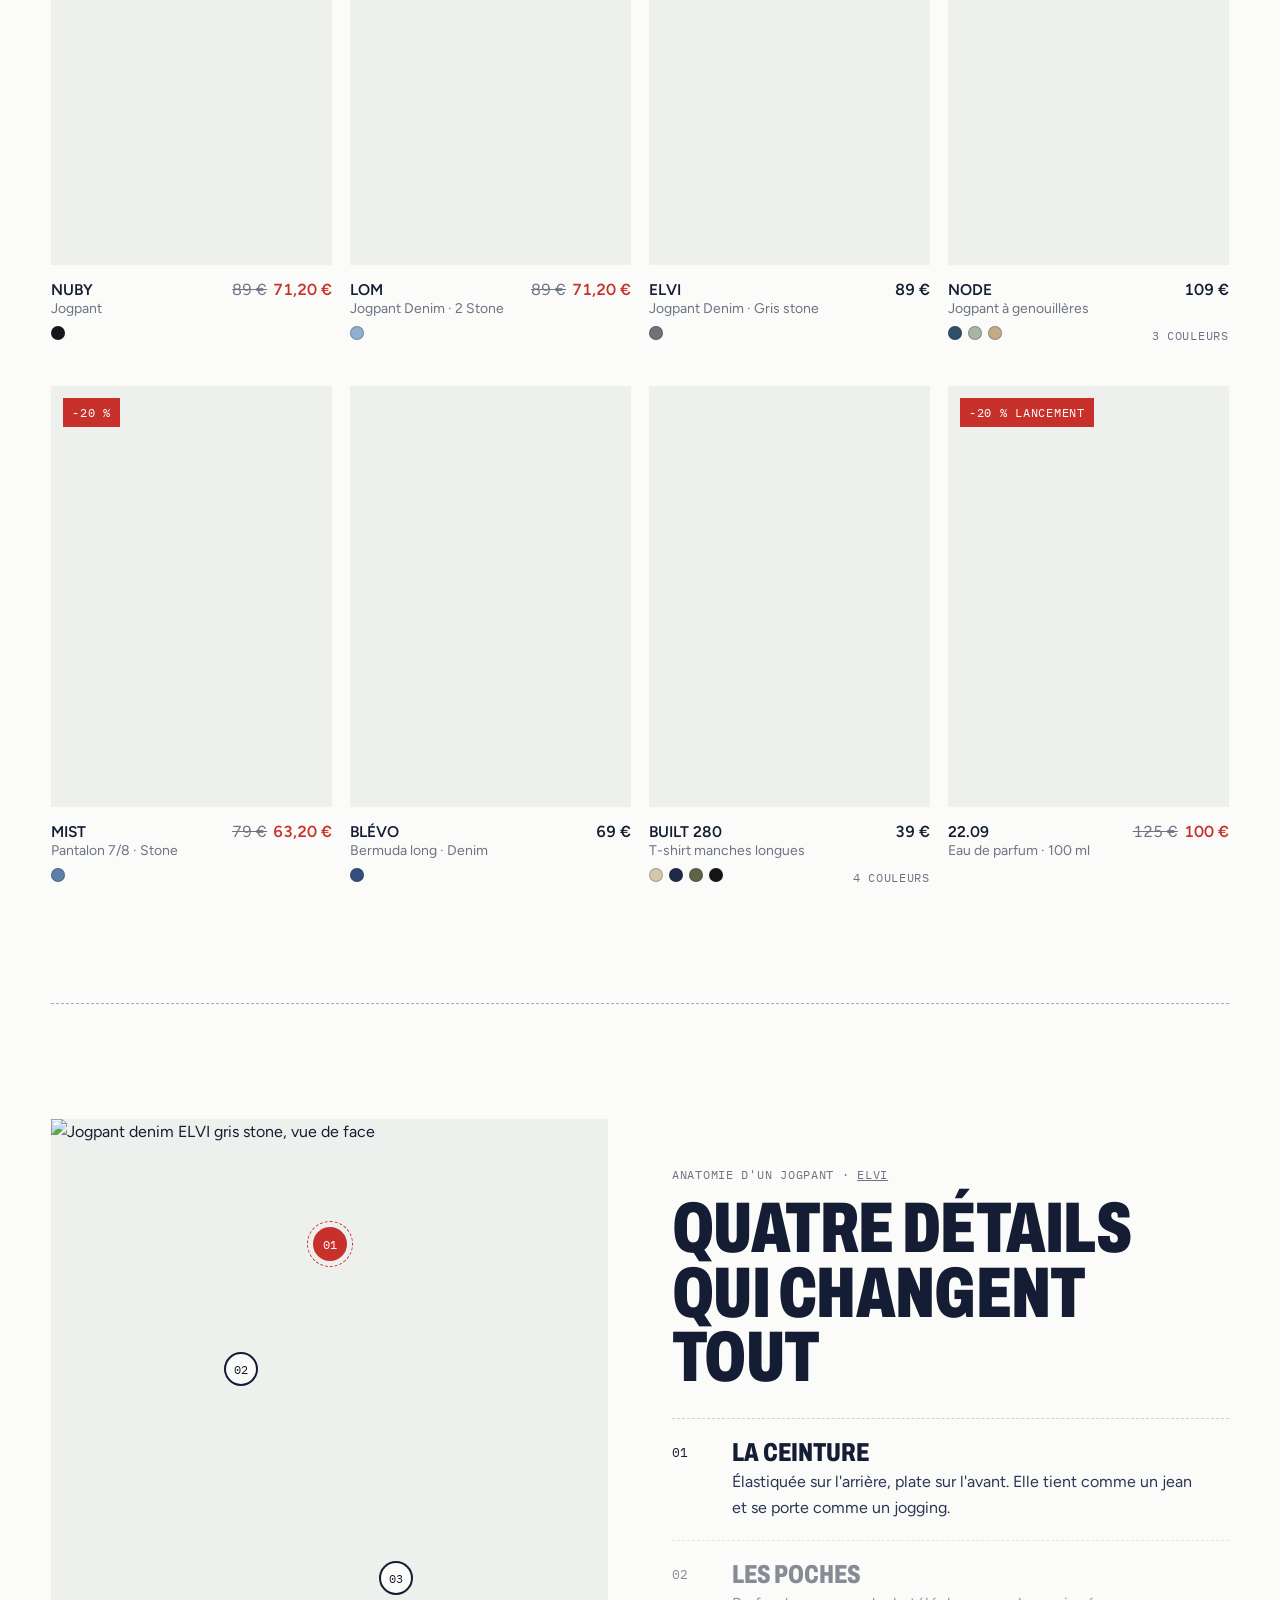
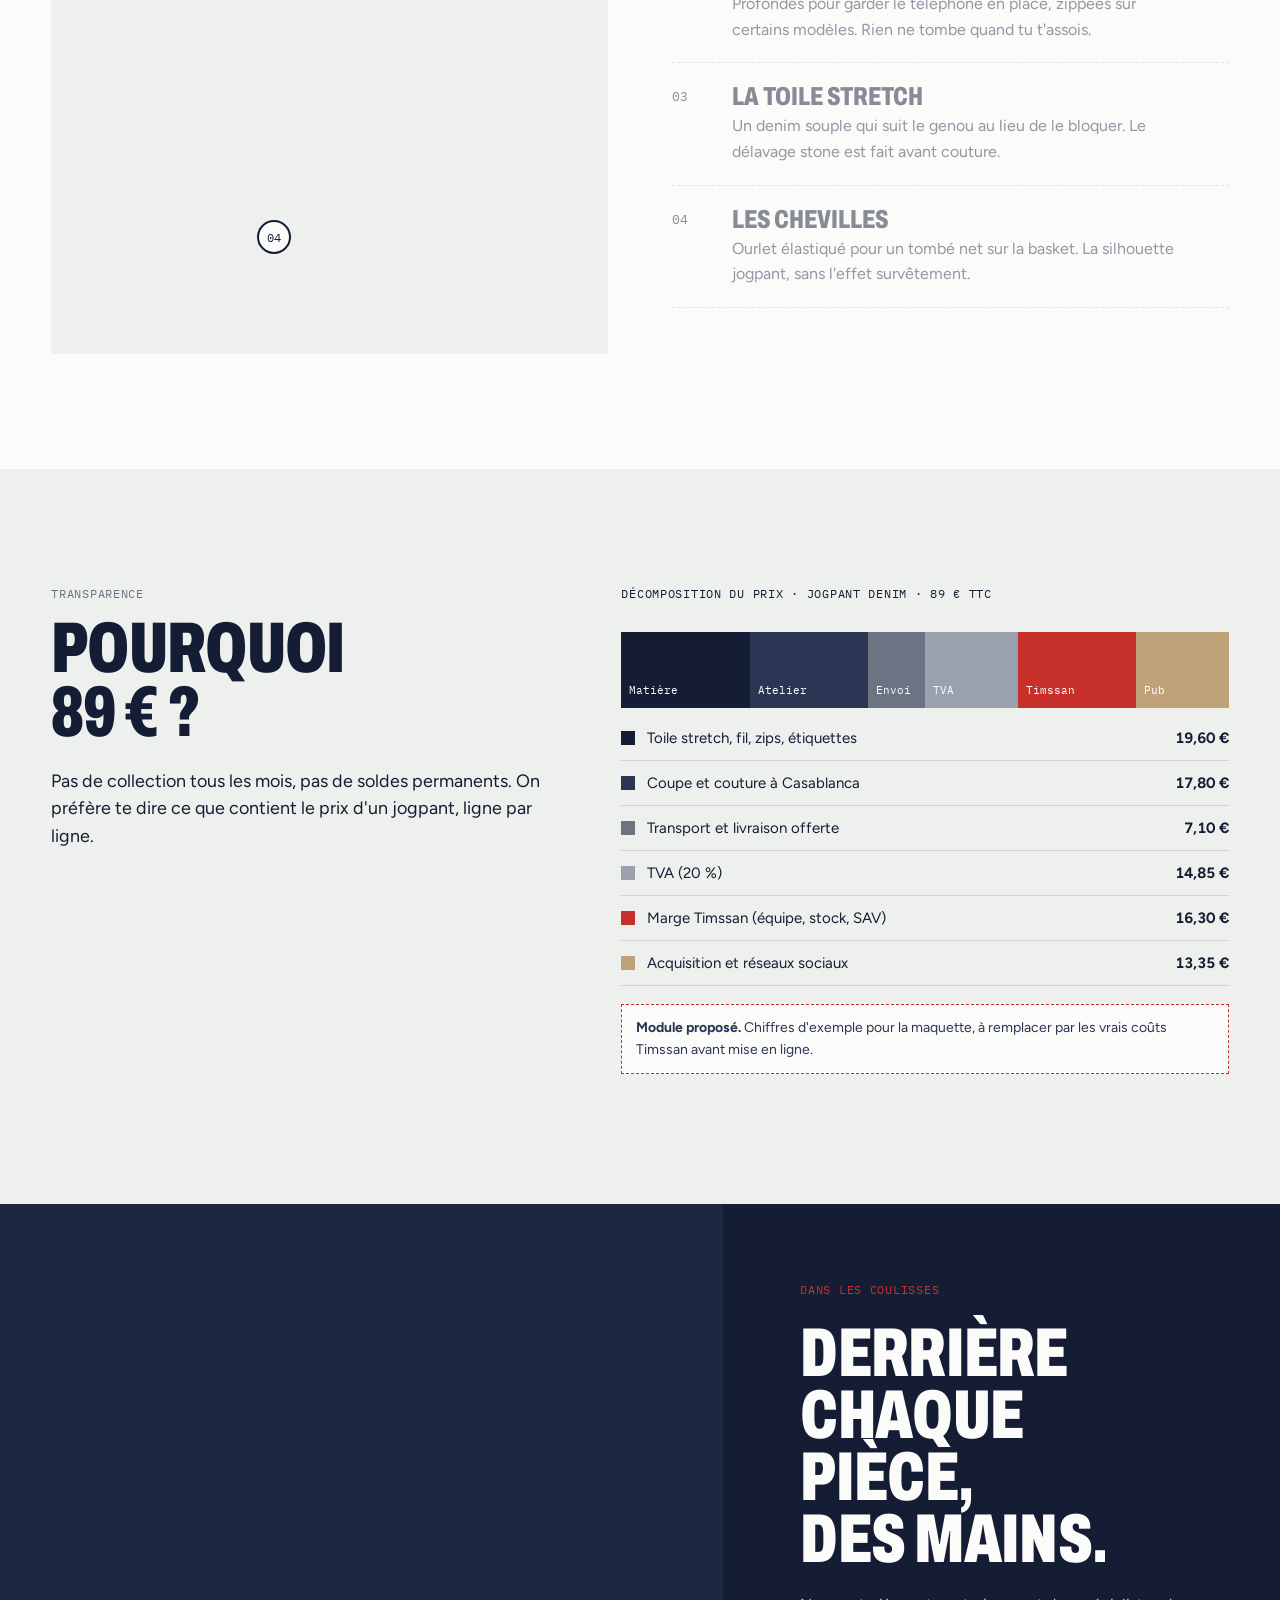
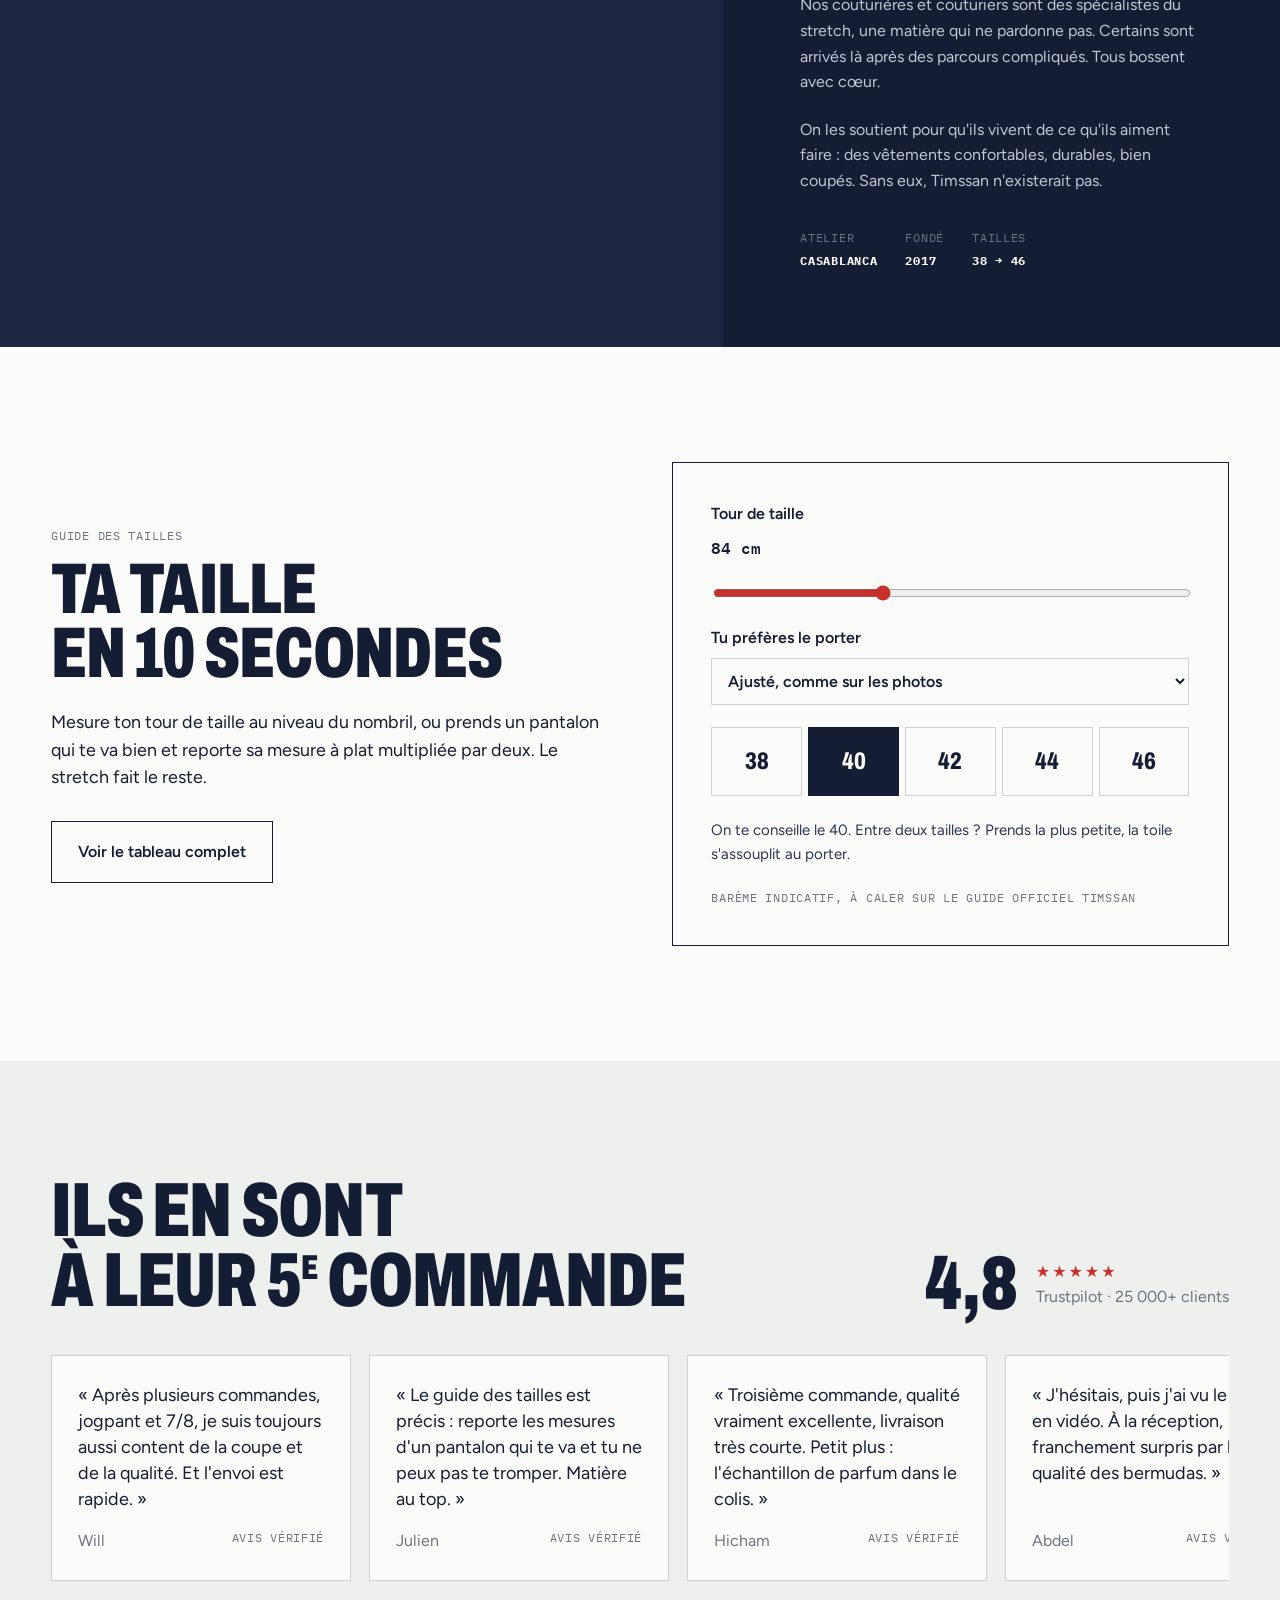
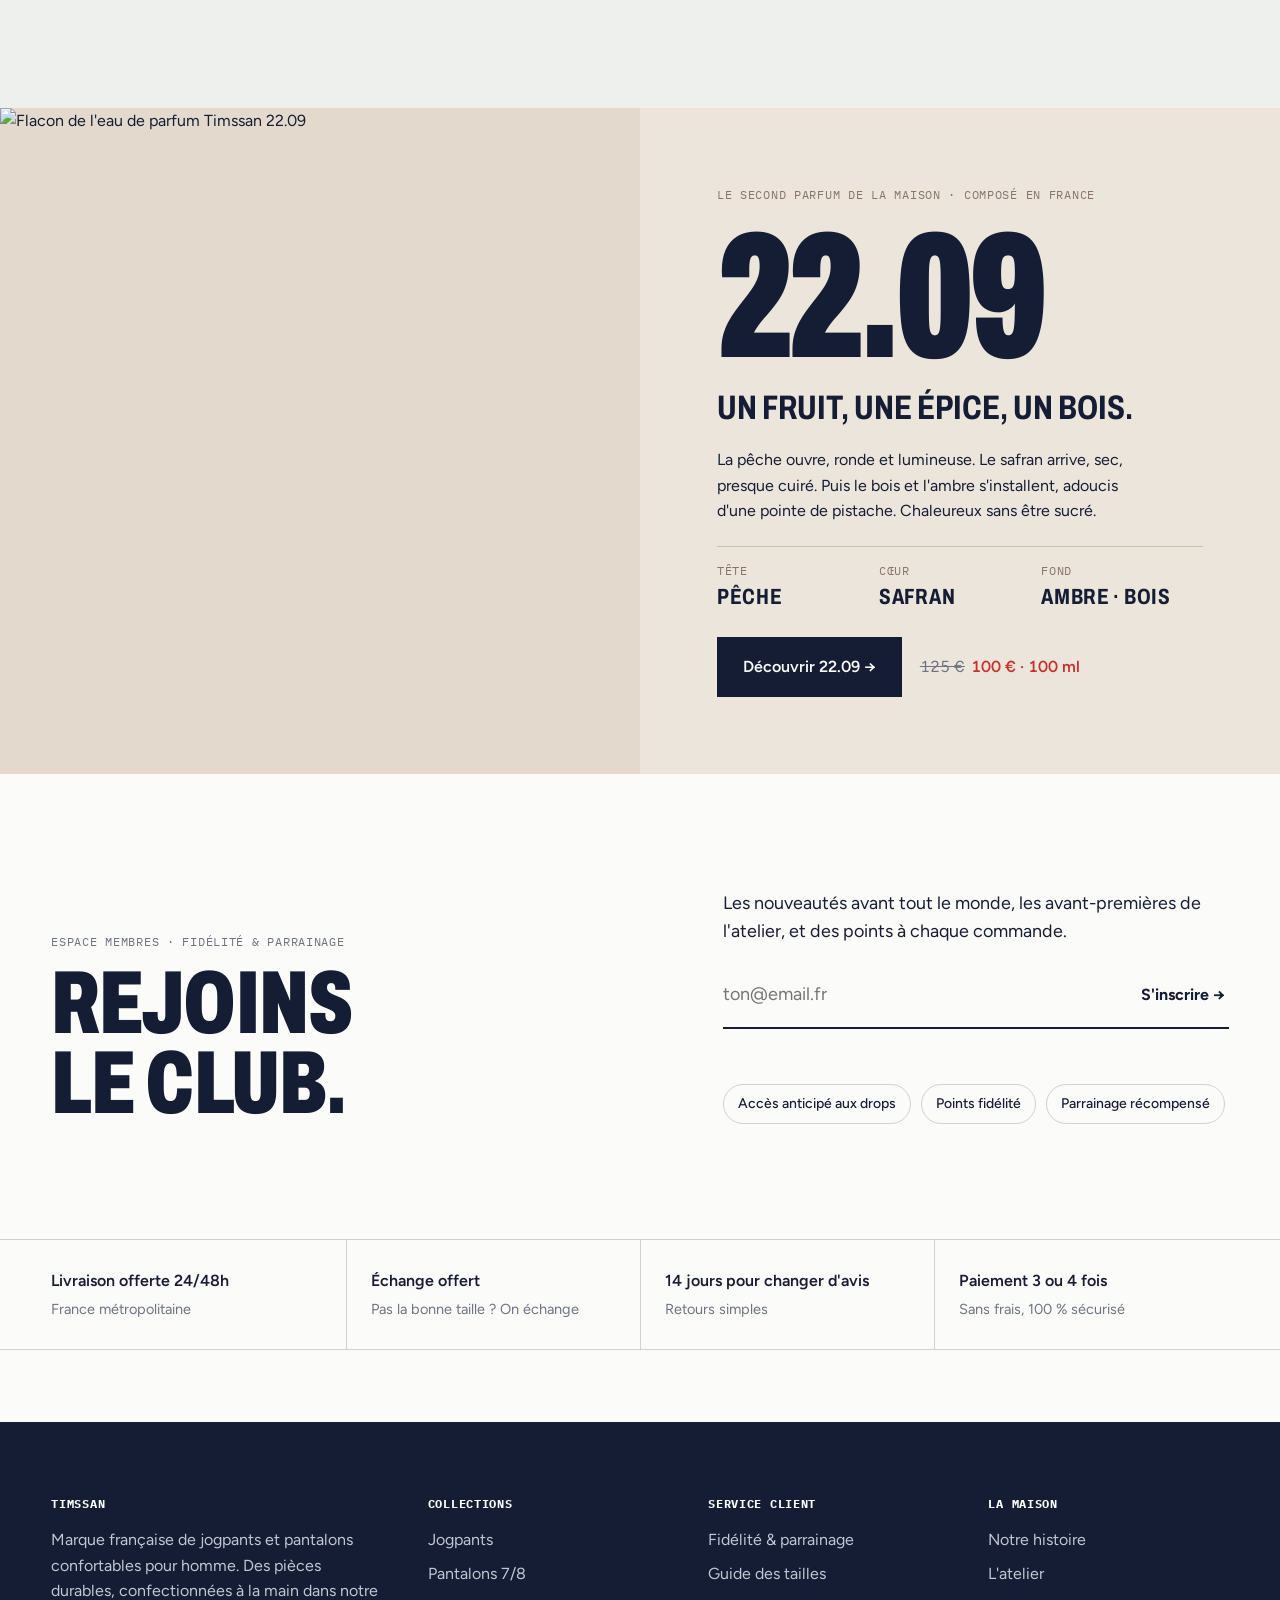
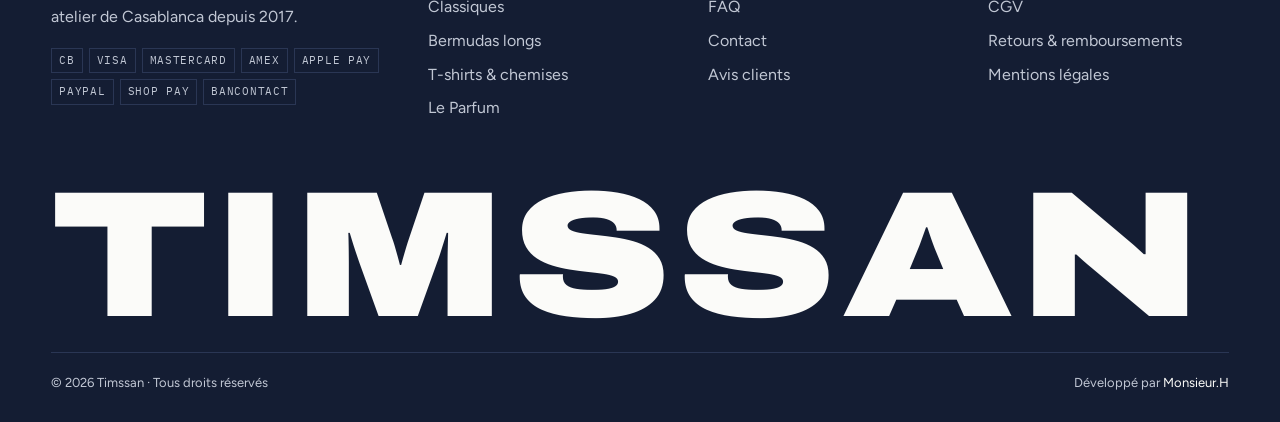
==== commit dabdab18: "Finitions fiche produit : fond galerie, vignettes, notification" ====
--- a/index.html
+++ b/index.html
@@ -10,7 +10,7 @@
 <meta property="og:image" content="https://www.timssan.com/cdn/shop/files/timssan_jogpant_jeans.png?v=1757004039">
 <link rel="preconnect" href="https://fonts.googleapis.com"><link rel="preconnect" href="https://fonts.gstatic.com" crossorigin><link rel="preconnect" href="https://cdn.shopify.com">
 <link rel="stylesheet" href="https://fonts.googleapis.com/css2?family=Archivo:wdth,wght@62..125,400..900&family=Figtree:wght@400;500;600;700&family=IBM+Plex+Mono:wght@400;500&display=swap">
-<link rel="stylesheet" href="style.css?v=2">
+<link rel="stylesheet" href="style.css?v=3">
 <script type="application/ld+json">{"@context":"https://schema.org","@type":"Organization","name":"Timssan","url":"https://www.timssan.com","logo":"https://www.timssan.com/cdn/shop/files/logo_timssan_black.svg","foundingDate":"2017","description":"Jogpants et pantalons stretch pour homme, confectionnés à la main dans l'atelier Timssan à Casablanca."}</script>
 </head>
 <body data-page="home">
@@ -208,8 +208,8 @@
 <div style="height:72px"></div>
 </main>
 
-<script src="data.js?v=2"></script>
-<script src="app.js?v=2"></script>
+<script src="data.js?v=3"></script>
+<script src="app.js?v=3"></script>
 <script>
 (() => {
   const { $, $$, card } = window.TIMSSAN;
--- a/style.css
+++ b/style.css
@@ -131,7 +131,7 @@
 
 /* Toast + étiquette maquette */
 .toast{position:fixed;left:50%;bottom:calc(24px + env(safe-area-inset-bottom,0px));transform:translate(-50%,160%);background:var(--ink);color:var(--paper);padding:14px 20px;z-index:90;transition:transform .35s;font-weight:500;max-width:calc(100% - 32px)}
-.toast.on{transform:translate(-50%,0)}
+.toast{visibility:hidden}.toast.on{transform:translate(-50%,0);visibility:visible}
 .mk{position:fixed;left:max(14px,env(safe-area-inset-left,0px));bottom:calc(14px + env(safe-area-inset-bottom,0px));z-index:30;background:var(--paper);border:1px solid var(--concrete);padding:6px 9px;color:var(--stone)}
 
 /* Sections communes */
@@ -289,11 +289,11 @@
 .pg{position:sticky;top:calc(var(--hd) + 16px);height:calc(100vh - var(--hd) - 32px);min-height:520px;max-height:980px;display:grid;grid-template-columns:72px minmax(0,1fr);gap:14px}
 .pg-thumbs{display:flex;flex-direction:column;gap:8px;overflow-y:auto;scrollbar-width:none;padding:2px}
 .pg-thumbs::-webkit-scrollbar{display:none}
-.pg-thumbs button{flex:0 0 auto;width:100%;aspect-ratio:2/3;padding:0;border:0;background:var(--chalk);outline:1.5px solid transparent;outline-offset:1px;opacity:.55;transition:opacity .2s,outline-color .2s}
+.pg-thumbs button{flex:0 0 auto;width:100%;aspect-ratio:2/3;padding:0;border:0;background:#fff;outline:1.5px solid transparent;outline-offset:1px;opacity:.55;transition:opacity .2s,outline-color .2s}
 .pg-thumbs button:hover{opacity:.85}
 .pg-thumbs button[aria-current="true"]{opacity:1;outline-color:var(--ink)}
 .pg-thumbs img{width:100%;height:100%;object-fit:contain}
-.pg-stage{position:relative;background:var(--chalk);overflow:hidden;min-width:0;display:flex;align-items:center;justify-content:center;cursor:zoom-in}
+.pg-stage{position:relative;background:#fff;overflow:hidden;min-width:0;display:flex;align-items:center;justify-content:center;cursor:zoom-in}
 .pg-track{display:flex;height:100%;width:100%;transition:transform .5s cubic-bezier(.2,.7,.2,1)}
 .pg-slide{flex:0 0 100%;height:100%;display:flex;align-items:center;justify-content:center}
 .pg-slide img{max-width:100%;max-height:100%;width:auto;height:100%;aspect-ratio:2/3;object-fit:contain}
@@ -413,7 +413,7 @@
 .form-g textarea{min-height:120px;resize:vertical}
 
 /* Zoom plein écran */
-.lb{position:fixed;inset:0;z-index:85;background:var(--chalk);display:grid;grid-template-rows:auto 1fr auto;opacity:0;pointer-events:none;transition:opacity .25s;padding-top:env(safe-area-inset-top,0px);padding-bottom:env(safe-area-inset-bottom,0px)}
+.lb{position:fixed;inset:0;z-index:85;background:#fff;display:grid;grid-template-rows:auto 1fr auto;opacity:0;pointer-events:none;transition:opacity .25s;padding-top:env(safe-area-inset-top,0px);padding-bottom:env(safe-area-inset-bottom,0px)}
 .lb.on{opacity:1;pointer-events:auto}
 .lb-top{display:flex;justify-content:space-between;align-items:center;padding:14px max(20px,env(safe-area-inset-right,0px)) 14px max(20px,env(safe-area-inset-left,0px))}
 .lb-top button{background:none;border:0;font-weight:600}
